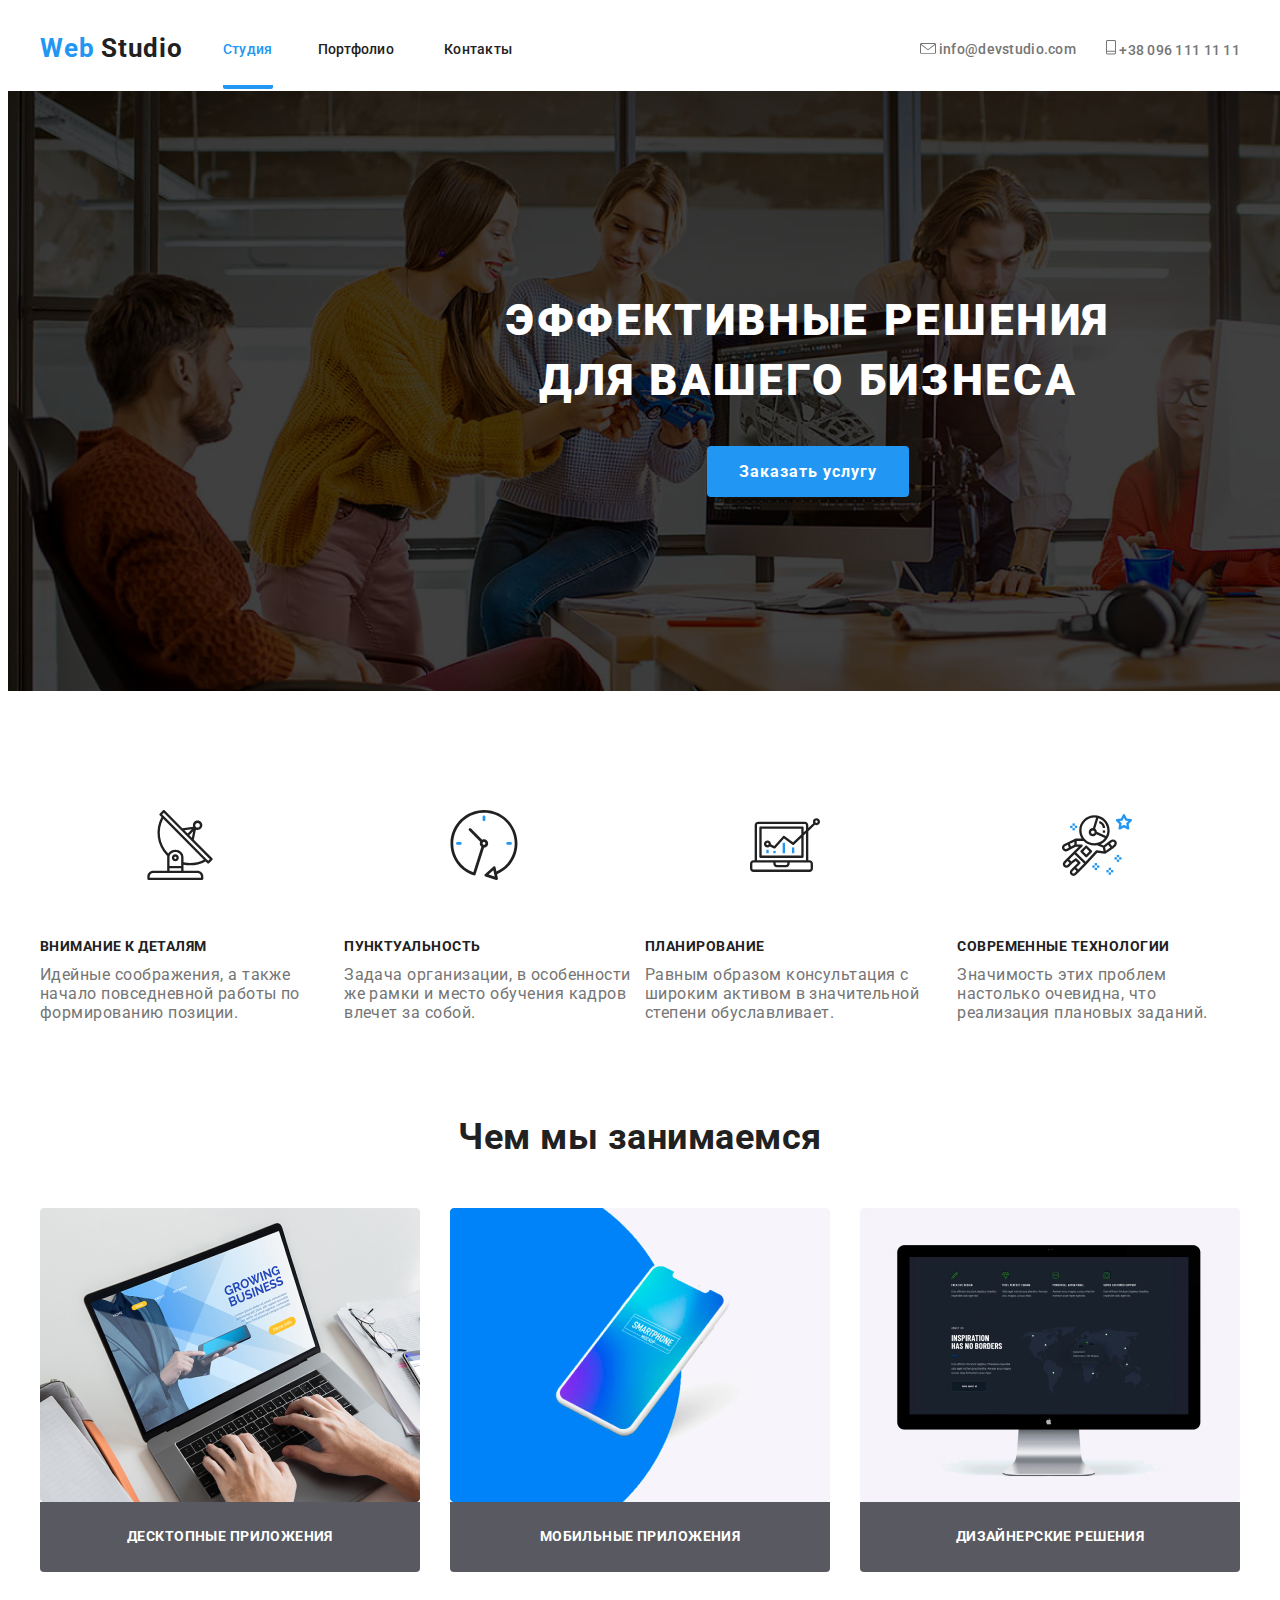
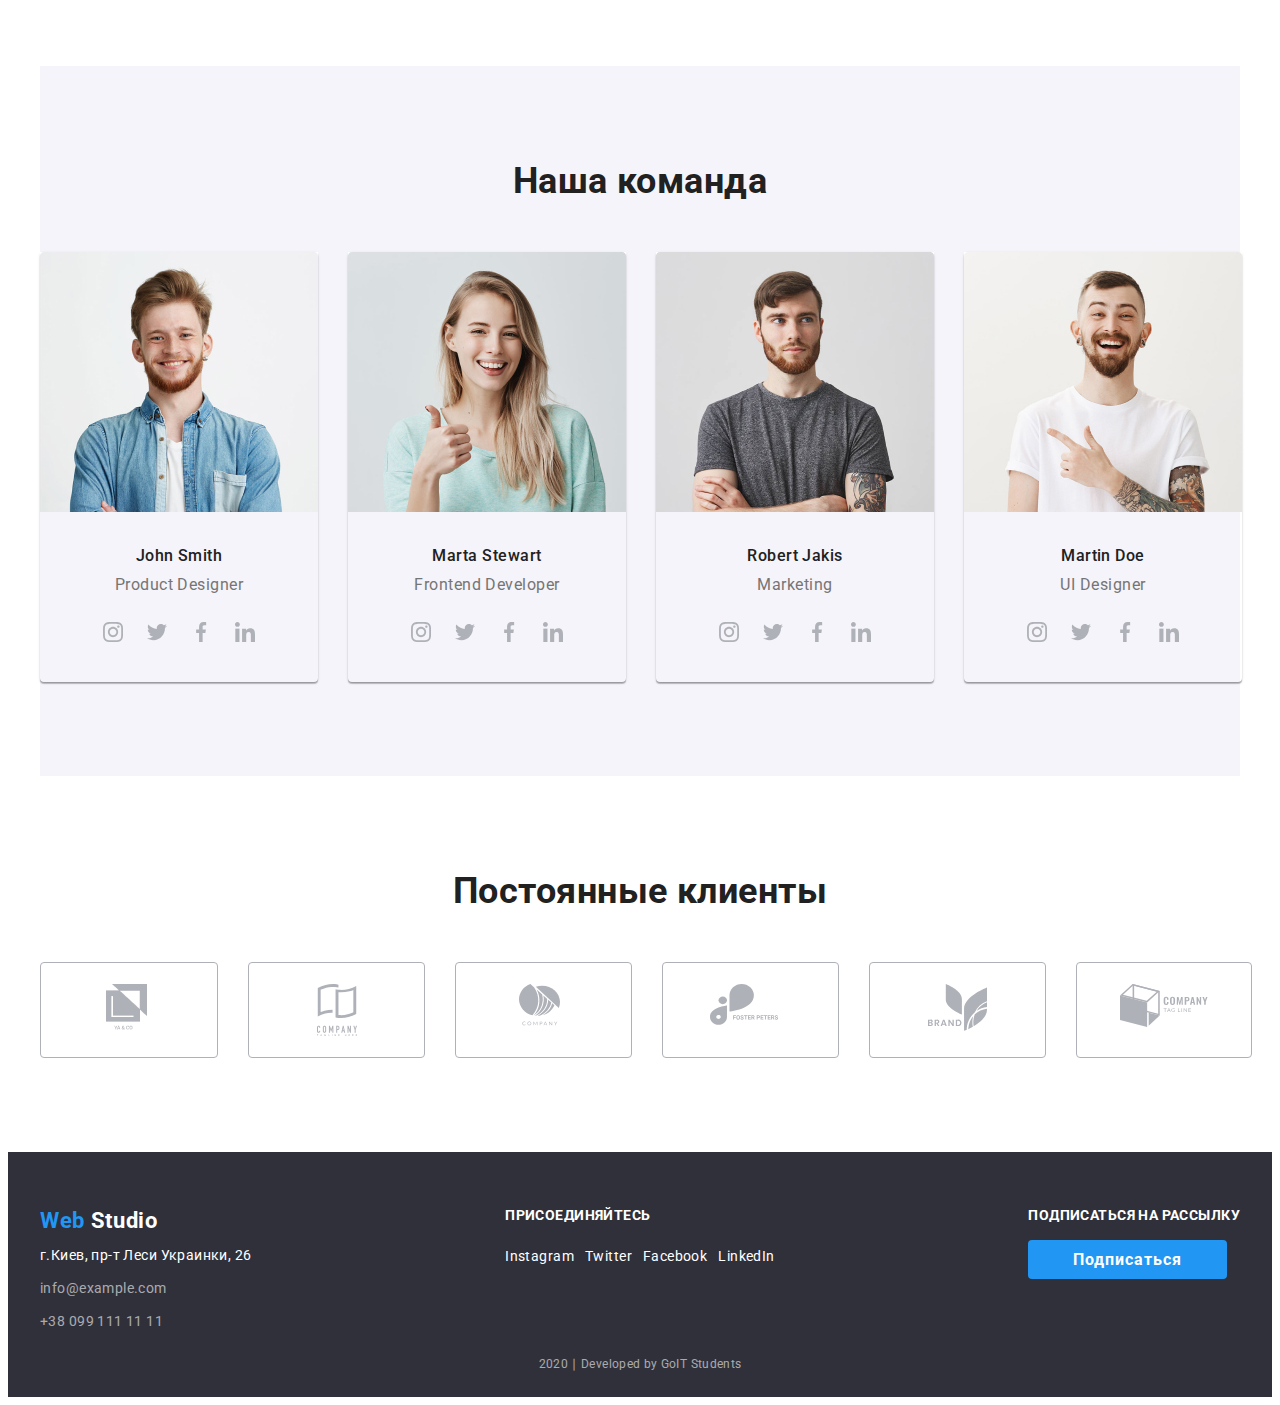
==== index.html @ b96b5e42 "Расширяет кнопки меню хедера и исправляет ошибку переноса кнопки подписки футера" ====
<!DOCTYPE html>
<html lang="ru">
  <head>
    <meta charset="UTF-8" />
    <meta name="viewport" content="width=device-width, initial-scale=1.0" />
    <link
      href="https://fonts.googleapis.com/css2?family=Raleway:wght@700&family=Roboto:wght@400;500;700&display=swap"
      rel="stylesheet"
    />
    <title>Web Studio v.1</title>
    <link rel="stylesheet" href="./css/common.css" />
    <link rel="stylesheet" href="./css/style.css" />
  </head>
  <body>
    <!--Шапка сайта-->
    <header>
      <nav class="header-nav">
        <a href="./index.html" class="header-logo">
          <span class="header-logo-web">Web</span
          ><span class="header-logo-studio"> Studio</span>
        </a>
        <ul class="site-nav">
          <li><a href="./index.html" class="link chosen-page">Студия</a></li>
          <li>
            <a href="./portfolio.html" class="link">Портфолио</a>
          </li>
          <li><a href="" class="link">Контакты</a></li>
        </ul>

        <ul class="contacts">
          <li>
            <a
              href="mailto:info@devstudio.com"
              class="contacts-link chosen-page"
            >
              <img src="./images/letter.svg" alt="емейл почта" width="16" />
              info@devstudio.com</a
            >
          </li>

          <li>
            <a href="tel:+380961111111" class="contacts-link">
              <img src="./images/phone.svg" alt="логотип телефона" width="10" />
              +38 096 111 11 11</a
            >
          </li>
        </ul>
      </nav>
    </header>
    <main class="page">
      <!-- Herou -->
      <section class="hero-section">
        <h1 class="main-heading">
          Эффективные решения <br />
          для вашего бизнеса
        </h1>
        <a href="" class="button hero-button">Заказать услугу</a>
      </section>
      <!-- About us-->
      <section class="section about-us-section">
        <h2 class="hidden">Наши преимущества</h2>
        <ul class="about-us-list">
          <li class="about-us-item">
            <div class="about-us-img-box">
              <img
                src="./images/antenna.svg"
                class="about-us-img"
                alt="спутниковая антена"
                width="70"
              />
            </div>
            <h3 class="third-heading">Внимание к деталям</h3>
            <p class="third-heading-par">
              Идейные соображения, а также начало повседневной работы по
              формированию позиции.
            </p>
          </li>
          <li class="about-us-item">
            <div class="about-us-img-box">
              <img
                src="./images/clock.svg"
                class="about-us-img"
                alt="часы"
                width="70"
              />
            </div>
            <h3 class="third-heading">Пунктуальность</h3>
            <p class="third-heading-par">
              Задача организации, в особенности же рамки и место обучения кадров
              влечет за собой.
            </p>
          </li>
          <li class="about-us-item">
            <div class="about-us-img-box">
              <img
                src="./images/diagram.svg"
                class="about-us-img"
                alt="Диаграма на экране ПК"
                width="70"
              />
            </div>
            <h3 class="third-heading">Планирование</h3>
            <p class="third-heading-par">
              Равным образом консультация с широким активом в значительной
              степени обуславливает.
            </p>
          </li>
          <li class="about-us-item">
            <div class="about-us-img-box">
              <img
                src="./images/astronaut.svg"
                class="about-us-img"
                alt="космонавт"
                width="70"
              />
            </div>
            <h3 class="third-heading">Современные технологии</h3>
            <p class="third-heading-par">
              Значимость этих проблем настолько очевидна, что реализация
              плановых заданий.
            </p>
          </li>
        </ul>
      </section>
      <!-- What are we doing?-->
      <section class="section wawd-secton">
        <h2 class="section-heading">Чем мы занимаемся</h2>
        <ul class="worklist">
          <li class="worklist-item">
            <a href=""
              ><img
                src="./images/pc-user.jpg"
                alt="пользователь за ноутбуком"
                width="380"
                class="our-work-img"
            /></a>
            <h3 class="our-work-heading">Десктопные приложения</h3>
          </li>
          <li class="worklist-item">
            <a href=""
              ><img
                src="./images/smartphone.jpg"
                alt="смартфон"
                width="380"
                class="our-work-img"
            /></a>
            <h3 class="our-work-heading">Мобильные приложения</h3>
          </li>
          <li class="worklist-item">
            <a href=""
              ><img
                src="./images/monitor-screen.jpg"
                alt="экран компьютера"
                width="380"
                class="our-work-img"
            /></a>
            <h3 class="our-work-heading">Дизайнерские решения</h3>
          </li>
        </ul>
      </section>
      <!-- Out team-->
      <section class="team-section section">
        <h2 class="section-heading">Наша команда</h2>
        <ul class="team-section-box">
          <li>
            <img
              src="./images/john-smith.jpg"
              alt="фото члена команды"
              width="278"
            />
            <h3 class="team-member-name">John Smith</h3>
            <p class="team-member-position">Product Designer</p>
            <ul class="social-links-box">
              <li>
                <a href=""
                  ><img
                    src="./images/instagram.svg"
                    alt="логотип инстаграмма"
                    width="44"
                /></a>
              </li>
              <li>
                <a href=""
                  ><img
                    src="./images/twitter.svg"
                    alt="логотип твиттера"
                    width="44"
                /></a>
              </li>
              <li>
                <a href=""
                  ><img
                    src="./images/facebook.svg"
                    alt="логотип фейсбука"
                    width="44"
                /></a>
              </li>
              <li>
                <a href=""
                  ><img
                    src="./images/linkedin.svg"
                    alt="логотип линкедина"
                    width="44"
                /></a>
              </li>
            </ul>
          </li>
          <li>
            <img
              src="./images/marta-stewart.jpg"
              alt="фото члена команды"
              width="278"
            />
            <h3 class="team-member-name">Marta Stewart</h3>
            <p class="team-member-position">Frontend Developer</p>
            <ul class="social-links-box">
              <li>
                <a href=""
                  ><img
                    src="./images/instagram.svg"
                    alt="логотип инстаграмма"
                    width="44"
                /></a>
              </li>
              <li>
                <a href=""
                  ><img
                    src="./images/twitter.svg"
                    alt="логотип твиттера"
                    width="44"
                /></a>
              </li>
              <li>
                <a href=""
                  ><img
                    src="./images/facebook.svg"
                    alt="логотип фейсбука"
                    width="44"
                /></a>
              </li>
              <li>
                <a href=""
                  ><img
                    src="./images/linkedin.svg"
                    alt="логотип линкедина"
                    width="44"
                /></a>
              </li>
            </ul>
          </li>
          <li>
            <img
              src="./images/robert-jakis.jpg"
              alt="фото члена команды"
              width="278"
            />
            <h3 class="team-member-name">Robert Jakis</h3>
            <p class="team-member-position">Marketing</p>
            <ul class="social-links-box">
              <li>
                <a href=""
                  ><img
                    src="./images/instagram.svg"
                    alt="логотип инстаграмма"
                    width="44"
                /></a>
              </li>
              <li>
                <a href=""
                  ><img
                    src="./images/twitter.svg"
                    alt="логотип твиттера"
                    width="44"
                /></a>
              </li>
              <li>
                <a href=""
                  ><img
                    src="./images/facebook.svg"
                    alt="логотип фейсбука"
                    width="44"
                /></a>
              </li>
              <li>
                <a href=""
                  ><img
                    src="./images/linkedin.svg"
                    alt="логотип линкедина"
                    width="44"
                /></a>
              </li>
            </ul>
          </li>
          <li>
            <img
              src="./images/martin-doe.jpg"
              alt="фото члена команды"
              width="278"
            />
            <h3 class="team-member-name">Martin Doe</h3>
            <p class="team-member-position">UI Designer</p>
            <ul class="social-links-box">
              <li>
                <a href=""
                  ><img
                    src="./images/instagram.svg"
                    alt="логотип инстаграмма"
                    width="44"
                /></a>
              </li>
              <li>
                <a href=""
                  ><img
                    src="./images/twitter.svg"
                    alt="логотип твиттера"
                    width="44"
                /></a>
              </li>
              <li>
                <a href=""
                  ><img
                    src="./images/facebook.svg"
                    alt="логотип фейсбука"
                    width="44"
                /></a>
              </li>
              <li>
                <a href=""
                  ><img
                    src="./images/linkedin.svg"
                    alt="логотип линкедина"
                    width="44"
                /></a>
              </li>
            </ul>
          </li>
        </ul>
      </section>
      <!-- Our clients-->
      <section class="section clients-section">
        <h2 class="section-heading">Постоянные клиенты</h2>
        <ul class="clients-box">
          <li>
            <a href="" class="ya-co-client-href"
              ><img
                src="./images/ya-co-logo.png"
                class="client-img"
                alt="логотип компании ya-co"
                width="45"
            /></a>
          </li>
          <li>
            <a href="" class="tagline-client-href"
              ><img
                src="./images/tagline-company.svg"
                class="client-img"
                alt="логотип компании tagline"
                width="40"
            /></a>
          </li>
          <li>
            <a href="" class="unnamed-client-href"
              ><img
                src="./images/unnamed-company.svg"
                class="client-img"
                alt="логотип неизвестной компании"
                width="41"
            /></a>
          </li>
          <li>
            <a href="" class="foster-client-href"
              ><img
                src="./images/foster-peters-logo.svg"
                class="client-img"
                alt="логотип компании foster"
                width="82"
                height="41"
            /></a>
          </li>
          <li>
            <a href="" class="brand-client-href"
              ><img
                src="./images/brand-logo.svg"
                class="client-img"
                alt="логотип компании brand"
                width="59"
            /></a>
          </li>
          <li>
            <a href="" class="rag-line-client-href"
              ><img
                src="./images/rag-line-logo.svg"
                class="client-img"
                alt=" логотип компании tag-line"
                width="88"
            /></a>
          </li>
        </ul>
      </section>
    </main>

    <!-- footer section-->
    <footer class="footer">
      <section class="section">
        <h2 class="hidden">Наши контакты и социальные сети</h2>
        <div class="footer-boxes">
          <div class="footer-boxes-item">
            <a href="./index.html" class="footer-logo">
              <span class="footer-logo-web">Web</span
              ><span class="footer-logo-studio"> Studio</span>
            </a>

            <address class="address">
              г.Киев, пр-т Леси Украинки, 26<br />
              <a href="mailto:info@example.com" class="footer-contacts"
                >info@example.com</a
              >
              <br />
              <a href="tel:+380991111111" class="footer-contacts"
                >+38 099 111 11 11</a
              >
            </address>
          </div>

          <div class="footer-boxes-item">
            <b class="footer-action-request">Присоединяйтесь</b>
            <ul class="address footer-links">
              <li>
                <a href="" class="social-link" aria-label="Ссылка на Инстаграмм"
                  >Instagram</a
                >
              </li>
              <li>
                <a href="" class="social-link" aria-label="Ссылка на Твиттер"
                  >Twitter</a
                >
              </li>
              <li>
                <a href="" class="social-link" aria-label="Ссылка на Фейсбук"
                  >Facebook</a
                >
              </li>
              <li>
                <a href="" class="social-link" aria-label="Ссылка на ЛинкедИн"
                  >LinkedIn</a
                >
              </li>
            </ul>
          </div>

          <div class="footer-boxes-item">
            <b class="footer-action-request">Подписаться на рассылку</b>
            <a href="" class="button footer-button">Подписаться</a>
          </div>
        </div>
        <p class="copyright">2020 &#8739; Developed by GoIT Students</p>
      </section>
    </footer>
  </body>
</html>
---- css/common.css ----
html {
  box-sizing: border-box;
}

*,
*::before,
*::after {
  box-sizing: inherit;
}

:root {
  --primaty-text-color: #212121;
  --second-text-color: #757575;
  --accent-color: #2196f3;
  --background-primaty-color: #e5e5e5;
  --background-second-color: #f5f4fa;
  --white: #ffffff;
  --footer-background: #2f303a;
  --icons-color: #afb1b8;
}

h1,
h2,
h3,
h4,
h5,
h6,
p,
ul {
  margin: 0;
  padding: 0;
}

.hidden {
  display: none;
}

/* разметка для хедера */
.site-nav .link {
  color: var(--primaty-text-color);
  padding-top: 32px;
  padding-bottom: 32px;
}

.site-nav .link:hover,
.site-nav .link:focus {
  color: var(--accent-color);
}

.link {
  text-decoration: none;
}

.header-nav {
  display: flex;
  width: 1200px;
  margin-left: auto;
  margin-right: auto;
}

.contacts .contacts-link {
  color: var(--second-text-color);
  text-decoration: none;
}

.site-nav,
.contacts {
  display: flex;
  align-items: center;

  margin-top: 32px;
  margin-bottom: 32px;

  font-family: Roboto;
  font-style: normal;
  font-weight: 500;
  font-size: 14px;
  line-height: 1.14;
  letter-spacing: 0.02em;
}
.contacts {
  margin-left: auto;
}

.site-nav {
  margin-left: 40px;
}

.site-nav li:nth-child(2) {
  margin-left: 45px;
  margin-right: 50px;
}

.contacts .contacts-link:hover,
.contacts .contacts-link:focus {
  color: var(--accent-color);
}

.contacts li:first-child {
  margin-right: 30px;
}
.header-logo {
  margin: 25px 0 24px 0px;
  text-decoration: none;
}

.header-logo-web,
.header-logo-studio {
  font-style: normal;
  font-family: Roboto;
  font-weight: bold;
  font-size: 26px;
  line-height: 1.19;
  letter-spacing: 0.03em;
}

.header-logo-web {
  color: var(--accent-color);
}
.header-logo-studio {
  color: var(--primaty-text-color);
}

.link.chosen-page {
  color: var(--accent-color);
  border-bottom: 4px solid var(--accent-color);
  border-width: width: 60px;;
  border-radius: 2px;
  padding-bottom: 28px;
}

/* Footer */


/* LOGO */
.footer-logo {
  display: inline-block;
  margin-bottom: 10px;
  text-decoration: none;
}

.footer-logo-web,
.footer-logo-studio {
  font-style: normal;
  font-family: Roboto;
  font-weight: bold;
  font-size: 22px;
  line-height: 1.18;
  letter-spacing: 0.03em;
}

.footer-logo-web {
  color: var(--accent-color);
}
.footer-logo-studio {
  color: var(--white)
}



.footer {
  color: #ffffff;
  background-color: var(--footer-background);
}

.footer-contacts {
  display: inline-block;
  color: rgba(255, 255, 255, 0.6);
  text-decoration: none;
  font-style: normal;
   margin-top: 9px;
}

.footer-contacts:hover,
.footer-contacts:focus {
  color: var(--accent-color);
}

.address {
  text-decoration: none;

  font-family: Roboto;
  font-style: normal;
  font-size: 14px;
  line-height: 1.71;
  letter-spacing: 0.03em;
}

.footer-action-request {
  display: block;
  margin-bottom: 21px;

  font-family: Roboto;
  font-style: normal;
  font-weight: bold;
  font-size: 14px;
  line-height: 1.14;
  letter-spacing: 0.03em;
  text-transform: uppercase;

}

.footer-action-request:last-child {
 margin-left: 10px;
}
.social-link {
  color: var(--white);
  text-decoration: none;
}
.social-link:hover,
.social-link:focus {
  color: var(--accent-color);
}

.footer-boxes {
  display: flex;
  /* justify-content: space-around;
  align-items: baseline; */
  padding-top: 56px;
  justify-content: space-between;
}

.footer-links {
  display: flex;
  text-align: center;
  /* align-items: baseline; */
}

.footer-links > li:not(:last-child) {
  margin-right: 11px;
}

/* footer form */
.footer-form {
  display: flex;
}

.footer-from
.footer-input-filed {
  height: 50px;
}

.footer-input-filed {
  margin-right: 12px;
  width: 270px;
}

/* Кнопка подписаться */

.button {
  background-color: var(--accent-color);
  color: var(--white);
}

.footer-button {
  width: 200px;

  padding: 10px 45px;
  font-family: Roboto;
  font-style: normal;

  font-weight: bold;
  font-size: 16px;
  line-height: 1.88;
  text-decoration: none;

  letter-spacing: 0.06em;

  border-radius: 4px;
  margin-top: 21px;
}

.copyright {
  color: rgba(255, 255, 255, 0.6);
  padding-bottom: 21px;
  padding-top: 18px;

  font-family: Roboto;
  font-style: normal;
  font-size: 12px;
  line-height: 2;
  text-align: center;
  letter-spacing: 0.03em;
}
---- css/style.css ----
ul {
  list-style: none;
}

.page {
  color: var(--primaty-text-color);

  font-family: Roboto, sans-serif;
  font-style: normal;
  font-weight: normal;
  letter-spacing: 0.03em;
}

.button {
  background-color: var(--accent-color);
  color: var(--white);
}

.section {
  width: 1200px;
  margin-left: auto;
  margin-right: auto;
}

/* H1 */
.main-heading {
  padding-top: 200px;
  margin-bottom: 46px;

  font-style: normal;
  font-weight: 900;
  font-size: 44px;
  line-height: 1.36;

  text-align: center;
  letter-spacing: 0.06em;
  text-transform: uppercase;

  color: #ffffff;
}

.hero-section {
  /* background-color: gray; */
  background-image: url(../images/Header-img.jpg);
  box-shadow: 0 0 0 300px rgba(0, 0, 0, 0.75) inset;
  background-blend-mode: overlay;
  width: 1600px;
  height: 600px;
  text-align: center;

  margin-left: auto;
  margin-right: auto;
}

.hero-button {
  width: 200px;

  padding: 16px 32px;

  font-weight: bold;
  font-size: 16px;
  line-height: 1.88;
  text-decoration: none;

  letter-spacing: 0.06em;

  border-radius: 4px;
}

/* H2 */
.section-heading {
  font-weight: bold;
  font-size: 36px;
  line-height: 42px;
  text-align: center;

  margin-bottom: 50px;
}

/* H3 */
.third-heading,
.our-work-heading {
  font-weight: bold;
  font-size: 14px;
  line-height: 1.14;
  text-transform: uppercase;
}

.third-heading-par,
.team-member-position {
  color: var(--second-text-color);
}

.team-member-position,
.team-member-name {
  font-size: 16px;
  line-height: 1.19;
  text-align: center;
}

.team-section {
  background: var(--background-second-color);
}

/* about us section */
.about-us-section {
  margin-top: 94px;
  margin-bottom: 94px;
}

.about-us-list {
  display: flex;
  justify-content: space-between;
}

.about-us-item {
  width: calc((100%-87px) / 4);
  /* width: 278px; */
}

.about-us-item .third-heading {
  margin-top: 30px;
  margin-bottom: 10px;
}

.about-us-img-box {
  padding: 25px 105px;
}
/* What we are doing */

.worklist {
  display: flex;
  text-align: center;
}
.worklist-item {
  border-radius: 4px;
}

.worklist-item:not(:last-child) {
  margin-right: 30px;
}

.our-work-heading {
  color: var(--white);
  background: rgba(47, 48, 58, 0.8);
  border-bottom-left-radius: 4px;
  border-bottom-right-radius: 4px;
  padding: 27px 87px;

  letter-spacing: 0.03em;
}

.wawd-secton {
  margin-bottom: 94px;
}

.our-work-img {
  display: block;
}

/* Our team section */

.team-section-box {
  display: flex;
  padding-bottom: 94px;
}

.team-section-box > li {
  box-shadow: 0px 2px 1px rgba(0, 0, 0, 0.2), 0px 1px 1px rgba(0, 0, 0, 0.14),
    0px 1px 3px rgba(0, 0, 0, 0.12);
  border-radius: 4px;
}

.team-section-box > li:not(:last-child) {
  margin-right: 30px;
}
.social-links-box {
  display: flex;
  justify-content: center;
  margin-bottom: 24px;
}

.social-links-box li:hover {
  background-color: var(--accent-color);
  border: 1px solid outset;
  border-radius: 30px;
}

.team-member-name {
  font-weight: 500;
  margin-top: 30px;
  margin-bottom: 10px;
}

.team-member-position {
  margin-bottom: 16px;
}

.team-section .section-heading {
  padding-top: 94px;
}

/* OUR CLIENTS */

.clients-section .section-heading {
  padding-top: 94px;
}

.clients-box {
  display: flex;
  padding-bottom: 94px;
}
.clients-box > li {
  width: calc((100%-30px * 5) / 6);
  border: 1px solid #afb1b8;
  border-radius: 4px;
}
.clients-box li:not(:last-child) {
  margin-right: 30px;
}

.clients-box > li:hover {
  border: 1px solid var(--accent-color);
}

/* Коробочки для логотипов наших клиентов */

.clients-box a {
  display: block;
  padding-top: 21px;
  padding-bottom: 21px;
}
.clients-box img {
  display: block;
}
.ya-co-client-href {
  padding-left: 65px;
  padding-right: 66px;
}

.tagline-client-href {
  padding-left: 68px;
  padding-right: 67px;
}
.unnamed-client-href {
  padding-left: 63px;
  padding-right: 71px;
}
.foster-client-href {
  padding-left: 47px;
  padding-right: 46px;
}
.brand-client-href {
  padding-left: 58px;
  padding-right: 58px;
}

.rag-line-client-href {
  padding-left: 43px;
  padding-right: 43px;
}
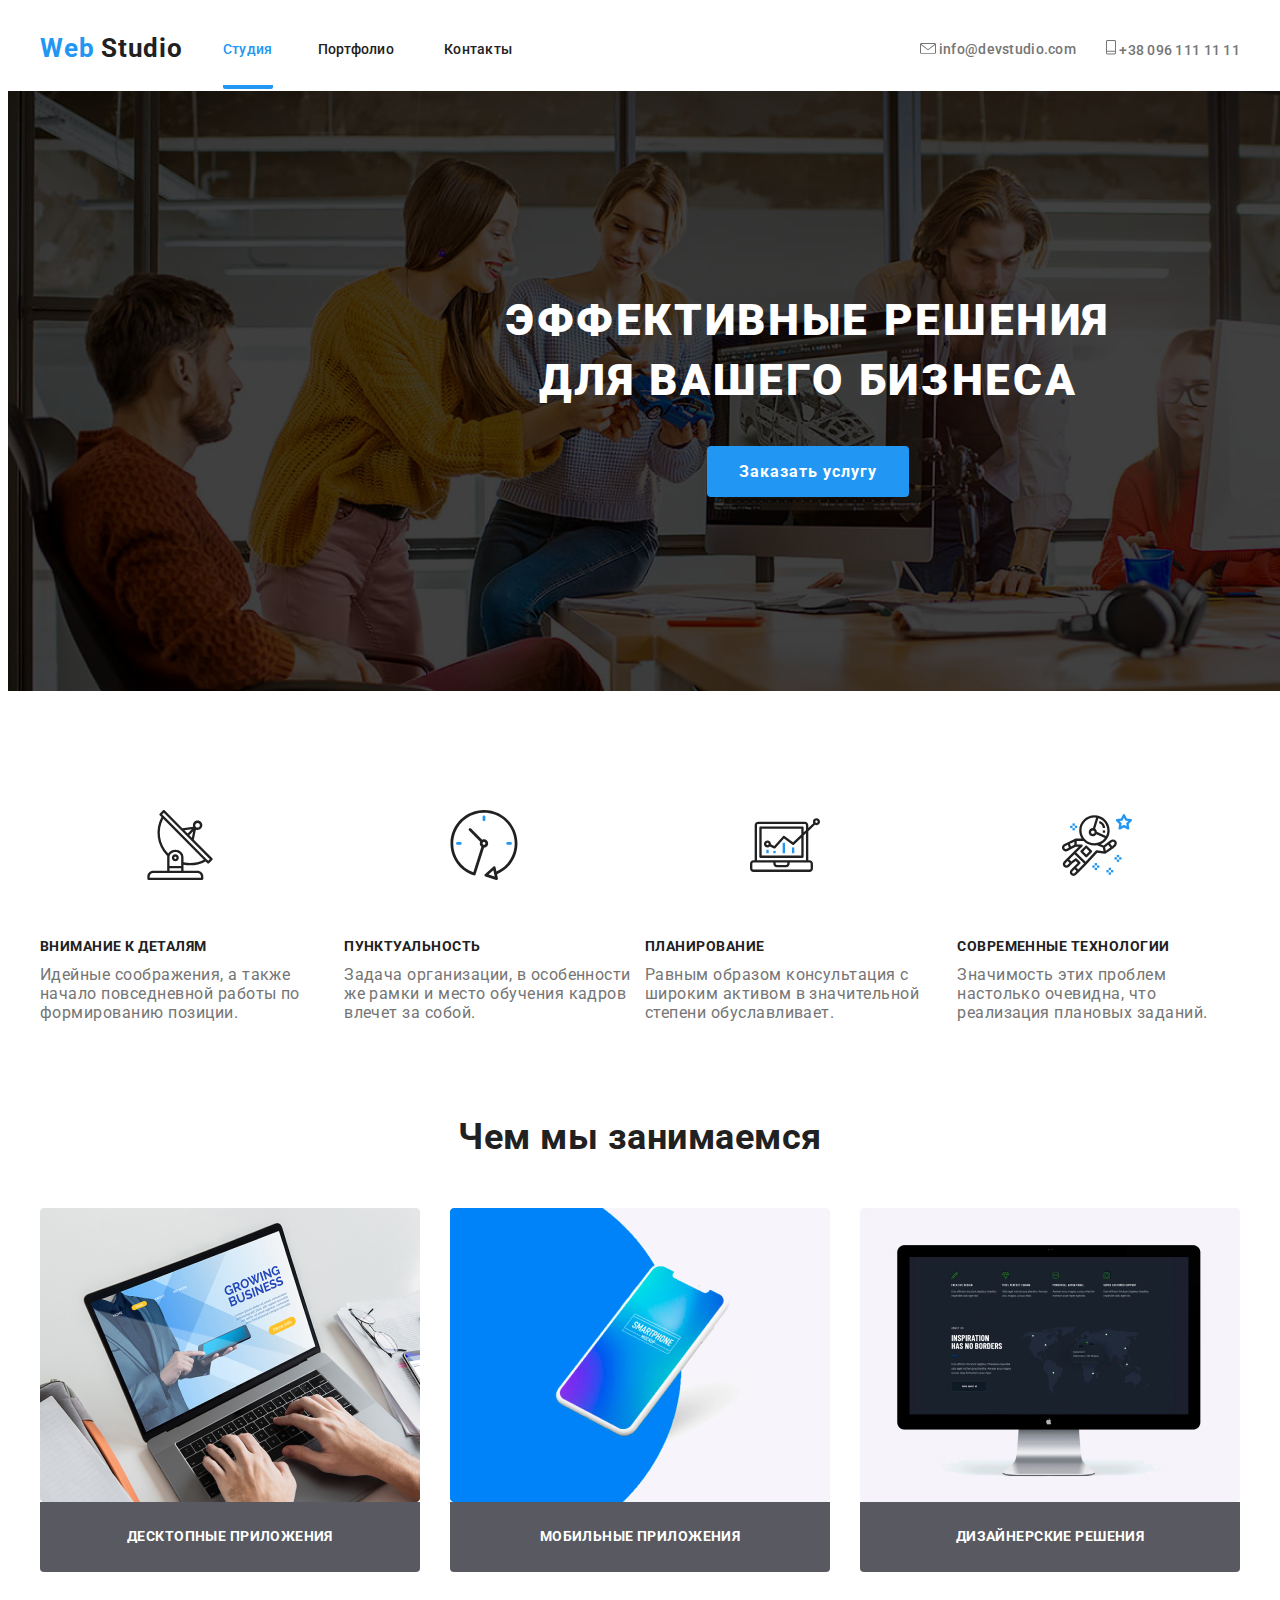
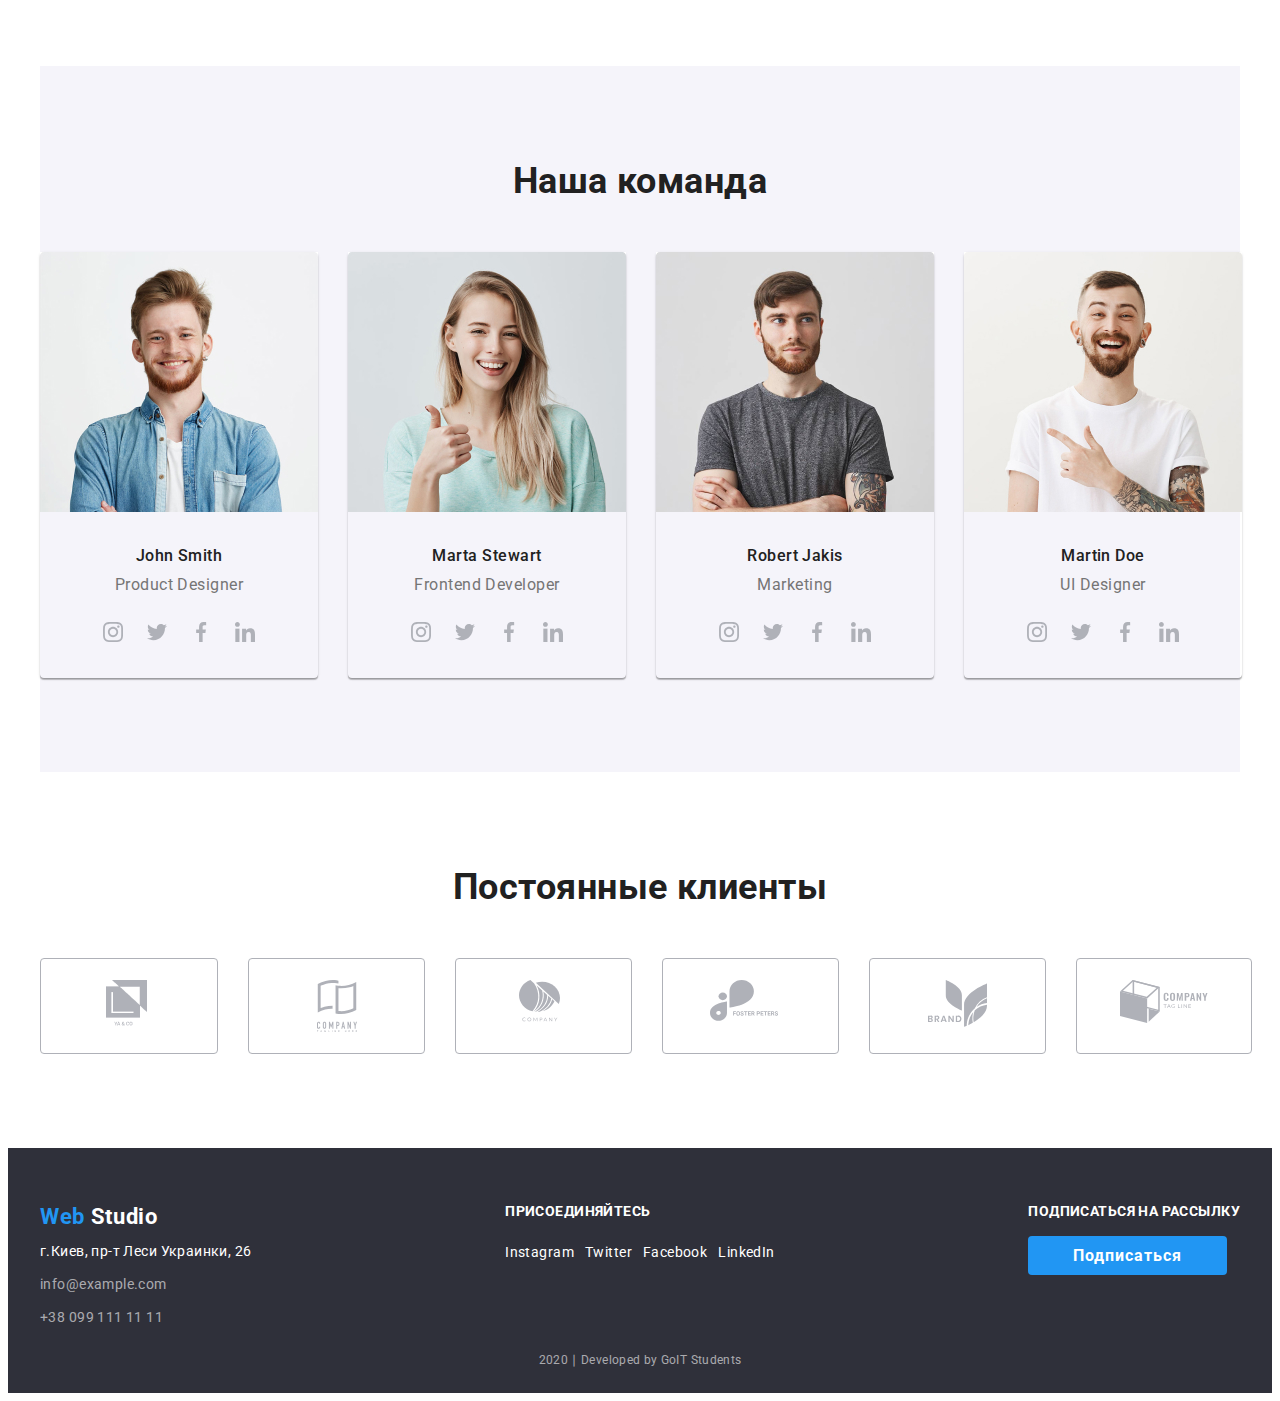
==== commit d0a5c079: "Убирает 4пикселя с картинок соц сетей." ====
--- a/index.html
+++ b/index.html
@@ -174,6 +174,7 @@
               <li>
                 <a href=""
                   ><img
+                    class="team-social-link-img"
                     src="./images/instagram.svg"
                     alt="логотип инстаграмма"
                     width="44"
@@ -182,6 +183,9 @@
               <li>
                 <a href=""
                   ><img
+                    class="team-social-link-img"
+                    class="team-social-link-img"
+                    class="team-social-link-img"
                     src="./images/twitter.svg"
                     alt="логотип твиттера"
                     width="44"
@@ -190,6 +194,7 @@
               <li>
                 <a href=""
                   ><img
+                    class="team-social-link-img"
                     src="./images/facebook.svg"
                     alt="логотип фейсбука"
                     width="44"
@@ -198,6 +203,7 @@
               <li>
                 <a href=""
                   ><img
+                    class="team-social-link-img"
                     src="./images/linkedin.svg"
                     alt="логотип линкедина"
                     width="44"
@@ -217,6 +223,9 @@
               <li>
                 <a href=""
                   ><img
+                    class="team-social-link-img"
+                    class="team-social-link-img"
+                    class="team-social-link-img"
                     src="./images/instagram.svg"
                     alt="логотип инстаграмма"
                     width="44"
@@ -225,6 +234,9 @@
               <li>
                 <a href=""
                   ><img
+                    class="team-social-link-img"
+                    class="team-social-link-img"
+                    class="team-social-link-img"
                     src="./images/twitter.svg"
                     alt="логотип твиттера"
                     width="44"
@@ -233,6 +245,9 @@
               <li>
                 <a href=""
                   ><img
+                    class="team-social-link-img"
+                    class="team-social-link-img"
+                    class="team-social-link-img"
                     src="./images/facebook.svg"
                     alt="логотип фейсбука"
                     width="44"
@@ -241,6 +256,9 @@
               <li>
                 <a href=""
                   ><img
+                    class="team-social-link-img"
+                    class="team-social-link-img"
+                    class="team-social-link-img"
                     src="./images/linkedin.svg"
                     alt="логотип линкедина"
                     width="44"
@@ -260,6 +278,8 @@
               <li>
                 <a href=""
                   ><img
+                    class="team-social-link-img"
+                    class="team-social-link-img"
                     src="./images/instagram.svg"
                     alt="логотип инстаграмма"
                     width="44"
@@ -268,6 +288,8 @@
               <li>
                 <a href=""
                   ><img
+                    class="team-social-link-img"
+                    class="team-social-link-img"
                     src="./images/twitter.svg"
                     alt="логотип твиттера"
                     width="44"
@@ -276,6 +298,8 @@
               <li>
                 <a href=""
                   ><img
+                    class="team-social-link-img"
+                    class="team-social-link-img"
                     src="./images/facebook.svg"
                     alt="логотип фейсбука"
                     width="44"
@@ -284,6 +308,8 @@
               <li>
                 <a href=""
                   ><img
+                    class="team-social-link-img"
+                    class="team-social-link-img"
                     src="./images/linkedin.svg"
                     alt="логотип линкедина"
                     width="44"
@@ -303,6 +329,7 @@
               <li>
                 <a href=""
                   ><img
+                    class="team-social-link-img"
                     src="./images/instagram.svg"
                     alt="логотип инстаграмма"
                     width="44"
@@ -311,6 +338,7 @@
               <li>
                 <a href=""
                   ><img
+                    class="team-social-link-img"
                     src="./images/twitter.svg"
                     alt="логотип твиттера"
                     width="44"
@@ -319,6 +347,7 @@
               <li>
                 <a href=""
                   ><img
+                    class="team-social-link-img"
                     src="./images/facebook.svg"
                     alt="логотип фейсбука"
                     width="44"
@@ -327,6 +356,7 @@
               <li>
                 <a href=""
                   ><img
+                    class="team-social-link-img"
                     src="./images/linkedin.svg"
                     alt="логотип линкедина"
                     width="44"
--- a/css/common.css
+++ b/css/common.css
@@ -253,8 +253,6 @@
 }
 
 .footer-button {
-  width: 200px;
-
   padding: 10px 45px;
   font-family: Roboto;
   font-style: normal;
--- a/css/style.css
+++ b/css/style.css
@@ -223,6 +223,10 @@
   border: 1px solid var(--accent-color);
 }
 
+.team-social-link-img {
+  display: block;
+}
+
 /* Коробочки для логотипов наших клиентов */
 
 .clients-box a {
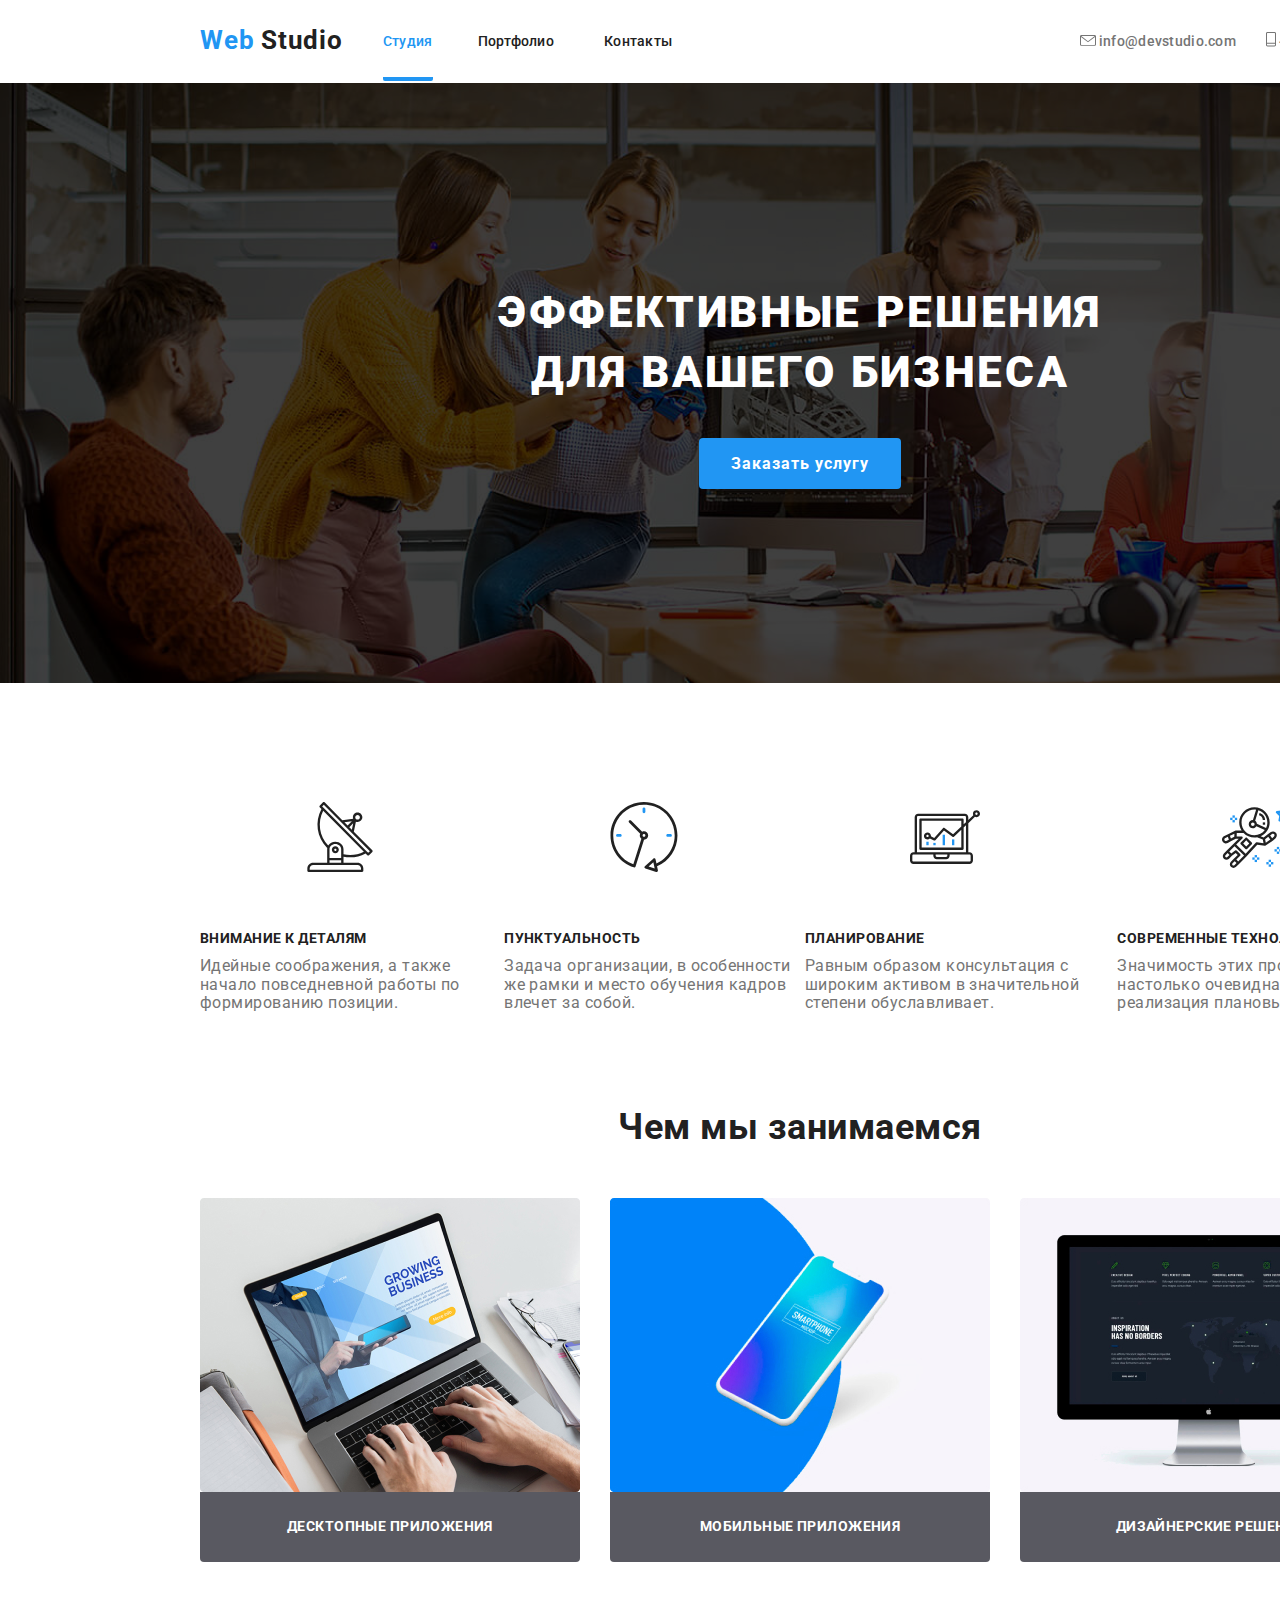
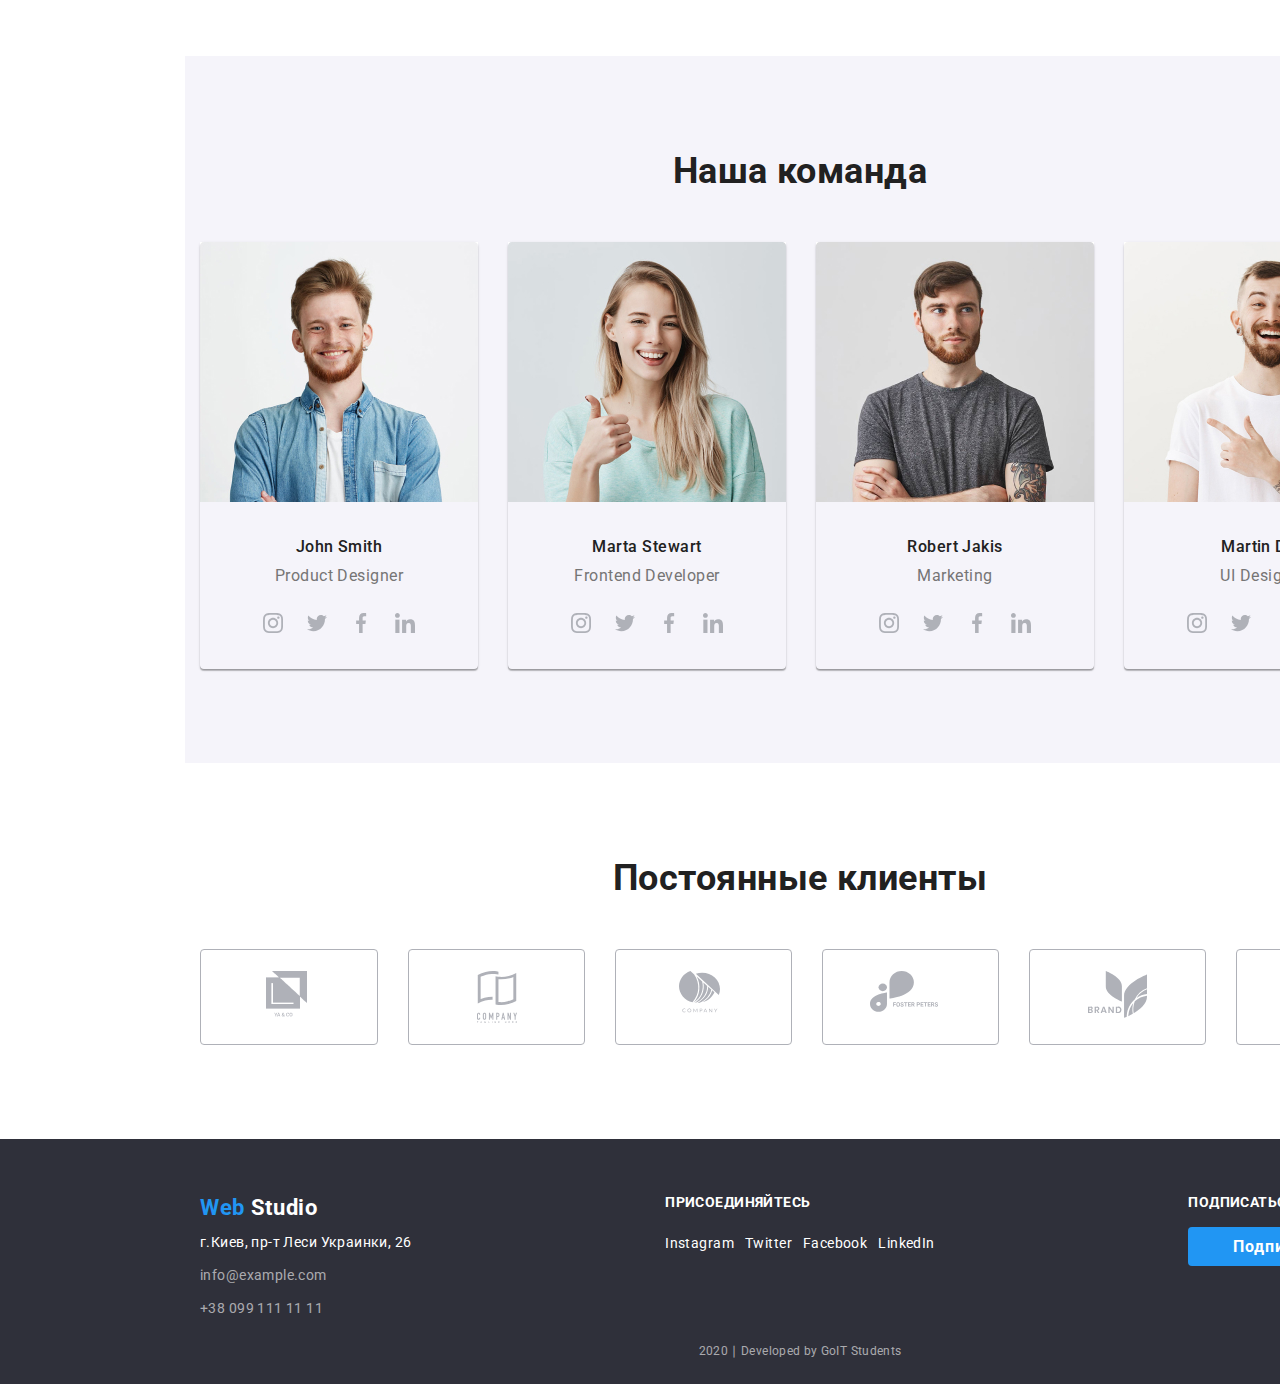
==== commit 89718c05: "добавляет валидатор prettier и убирает марджин боди у портфолио" ====
--- a/index.html
+++ b/index.html
@@ -3,11 +3,15 @@
   <head>
     <meta charset="UTF-8" />
     <meta name="viewport" content="width=device-width, initial-scale=1.0" />
+    <title>Web Studio v.1</title>
     <link
       href="https://fonts.googleapis.com/css2?family=Raleway:wght@700&family=Roboto:wght@400;500;700&display=swap"
       rel="stylesheet"
     />
-    <title>Web Studio v.1</title>
+    <link
+      rel="stylesheet"
+      href="https://cdnjs.cloudflare.com/ajax/libs/modern-normalize/0.6.0/modern-normalize.min.css"
+    />
     <link rel="stylesheet" href="./css/common.css" />
     <link rel="stylesheet" href="./css/style.css" />
   </head>
--- a/css/common.css
+++ b/css/common.css
@@ -1,5 +1,8 @@
 html {
   box-sizing: border-box;
+  width: 1600px;
+  margin-right: auto;
+  margin-left: auto;
 }
 
 *,
--- a/css/style.css
+++ b/css/style.css
@@ -17,9 +17,11 @@
 }
 
 .section {
-  width: 1200px;
+  width: 1230px;
   margin-left: auto;
   margin-right: auto;
+  padding-left: 15px;
+  padding-right: 15px;
 }
 
 /* H1 */
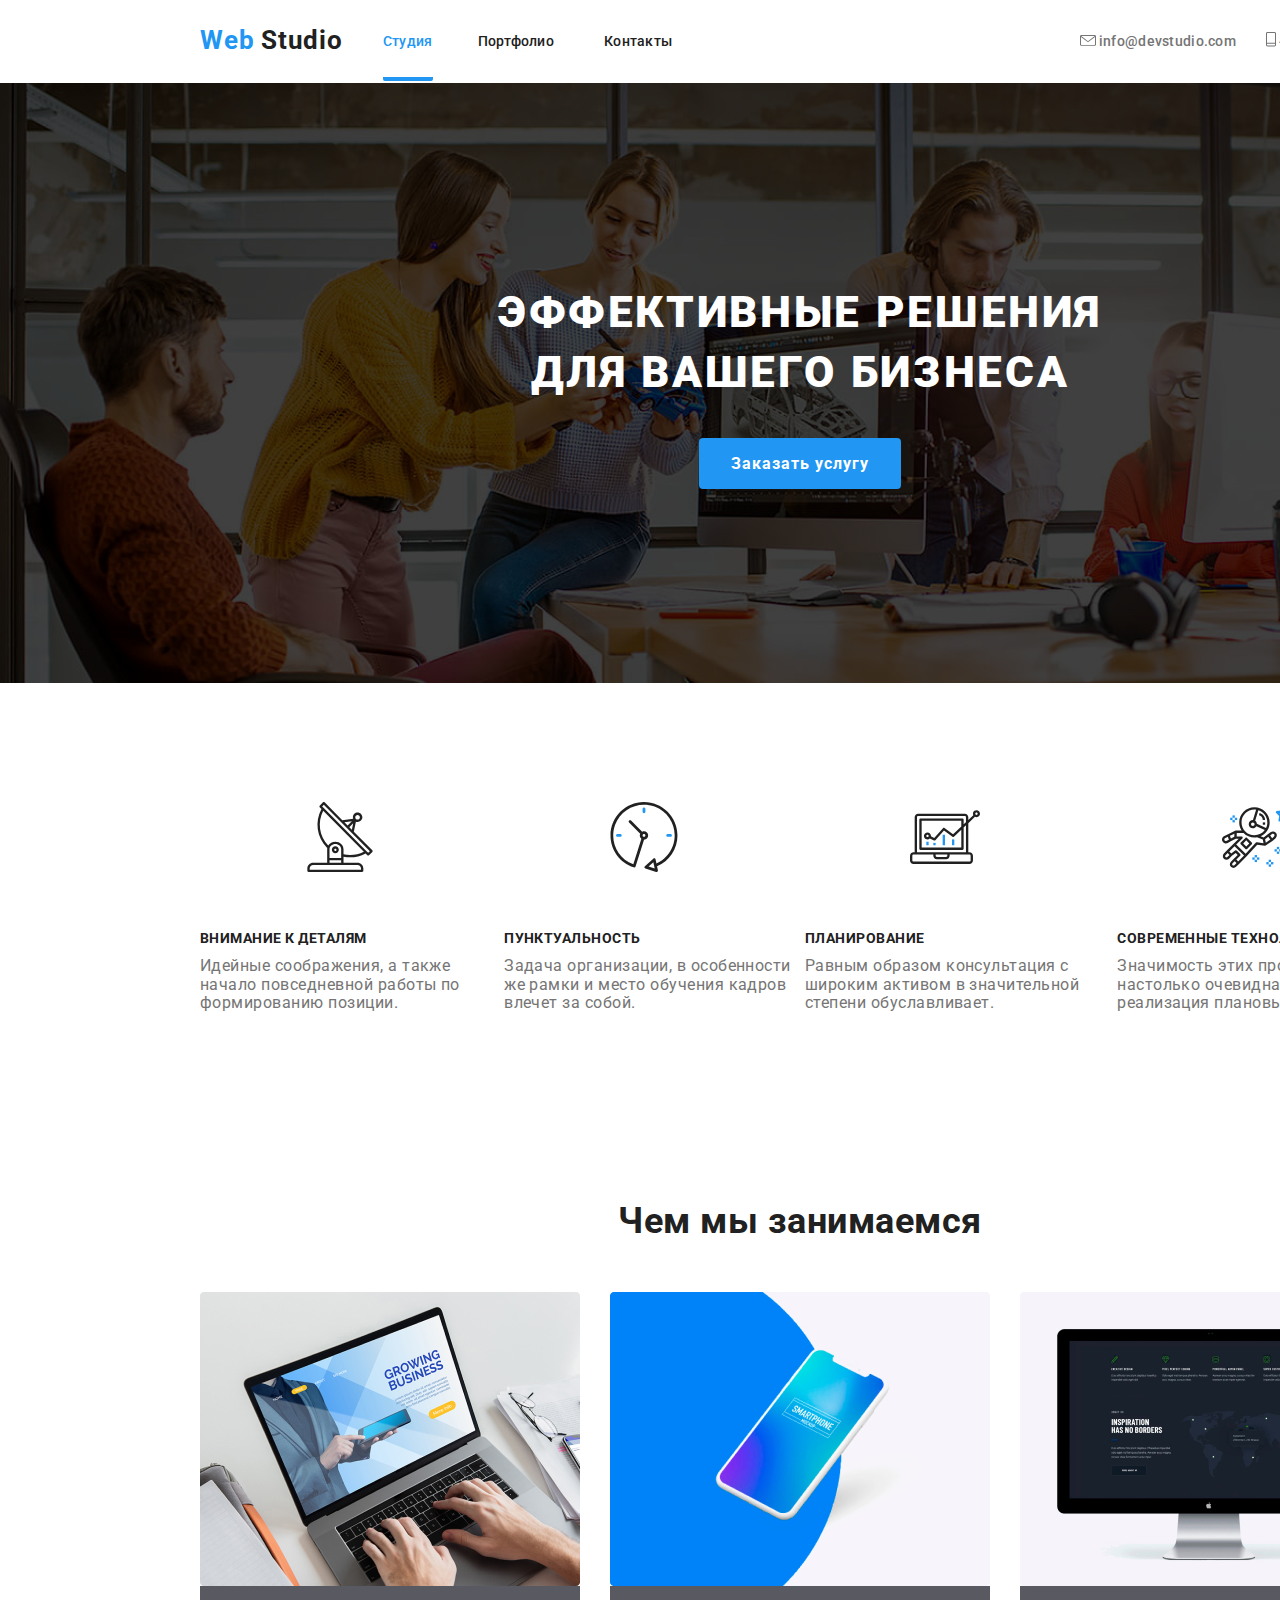
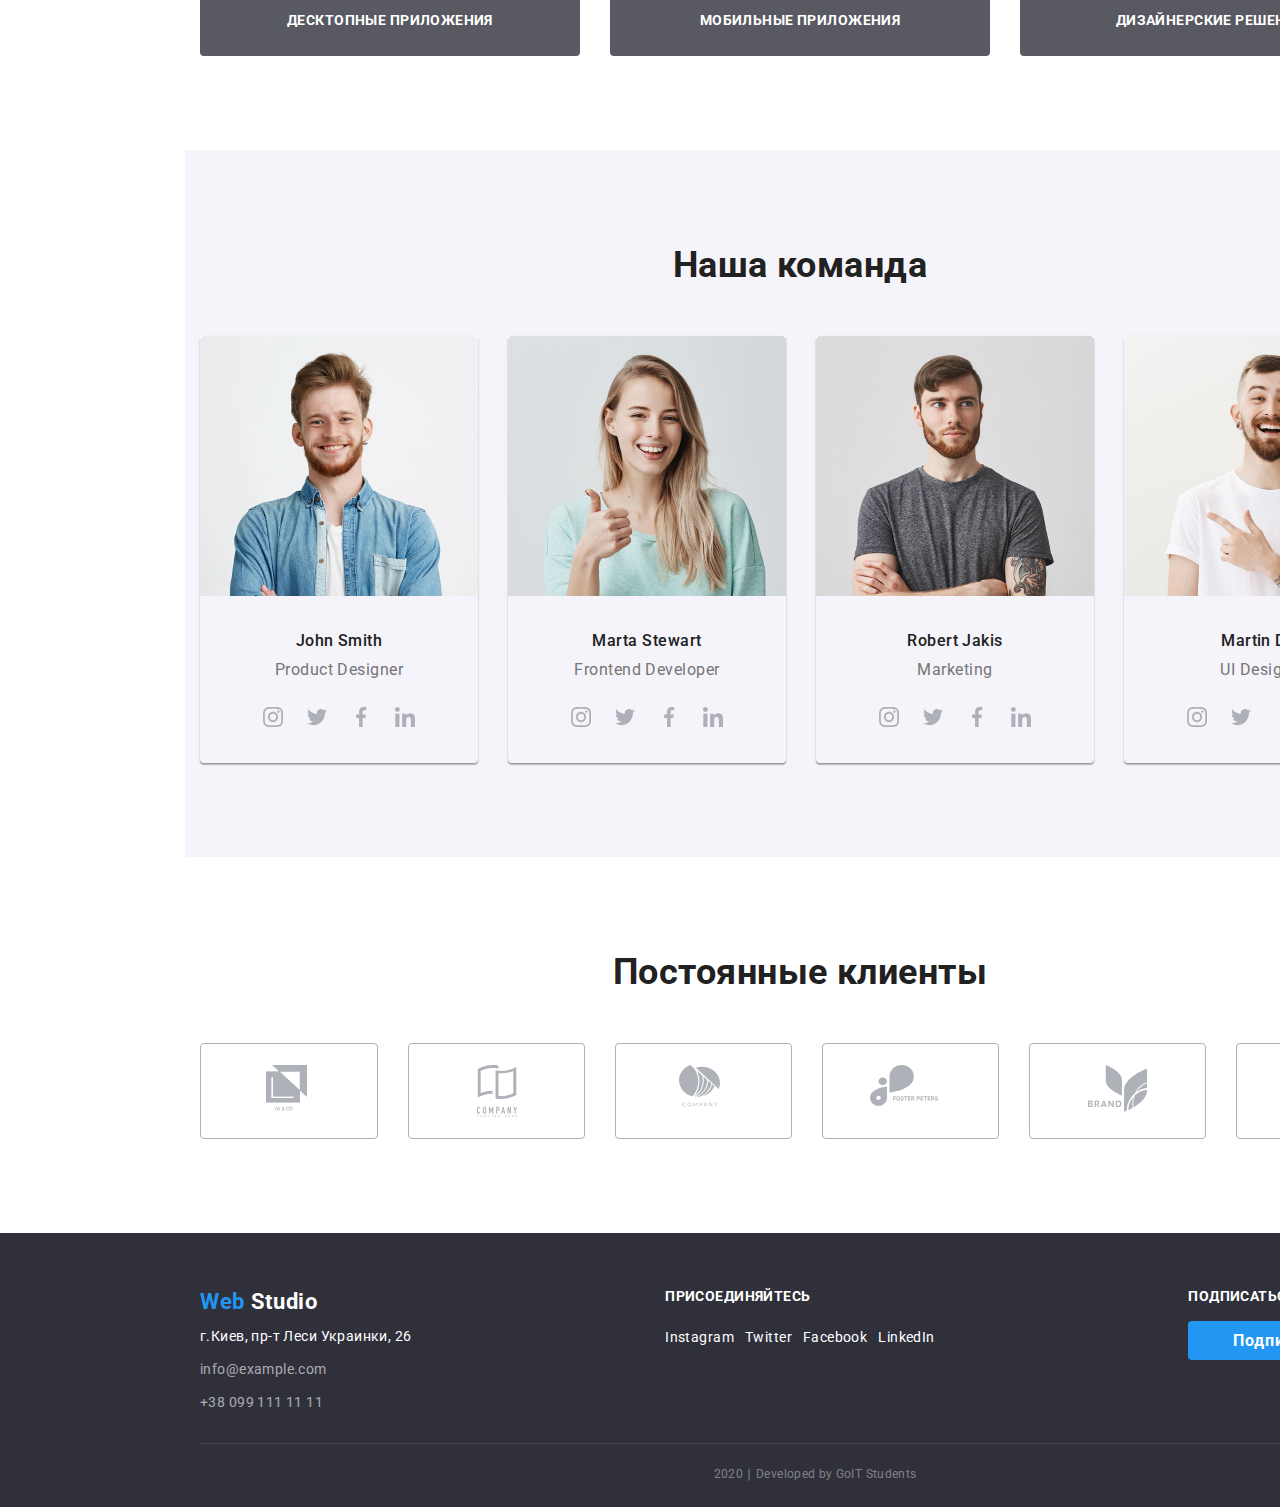
==== commit c79553d2: "Добавляет исправления копирайте в футере + бордерр" ====
--- a/index.html
+++ b/index.html
@@ -487,7 +487,9 @@
             <a href="" class="button footer-button">Подписаться</a>
           </div>
         </div>
-        <p class="copyright">2020 &#8739; Developed by GoIT Students</p>
+        <div class="copyright-box">
+          <p class="copyright">2020 &#8739; Developed by GoIT Students</p>
+        </div>
       </section>
     </footer>
   </body>
--- a/css/common.css
+++ b/css/common.css
@@ -56,9 +56,11 @@
 
 .header-nav {
   display: flex;
-  width: 1200px;
+  width: 1230px;
   margin-left: auto;
   margin-right: auto;
+  padding-left: 15px;
+  padding-right: 15px;
 }
 
 .contacts .contacts-link {
@@ -220,6 +222,7 @@
   /* justify-content: space-around;
   align-items: baseline; */
   padding-top: 56px;
+  padding-bottom: 28px;
   justify-content: space-between;
 }
 
@@ -272,7 +275,7 @@
 }
 
 .copyright {
-  color: rgba(255, 255, 255, 0.6);
+  color: rgba(255, 255, 255, 0.4);
   padding-bottom: 21px;
   padding-top: 18px;
 
@@ -282,4 +285,11 @@
   line-height: 2;
   text-align: center;
   letter-spacing: 0.03em;
+}
+
+.copyright-box {
+  width: 1230px;
+  padding-left: 15px;
+  padding-right: 15px;
+  border-top: 1px solid rgba(255, 255, 255, 0.1);
 }--- a/css/style.css
+++ b/css/style.css
@@ -106,8 +106,8 @@
 
 /* about us section */
 .about-us-section {
-  margin-top: 94px;
-  margin-bottom: 94px;
+  padding-top: 94px;
+  padding-bottom: 94px;
 }
 
 .about-us-list {
@@ -153,7 +153,8 @@
 }
 
 .wawd-secton {
-  margin-bottom: 94px;
+  padding-top: 94px;
+  padding-bottom: 94px;
 }
 
 .our-work-img {
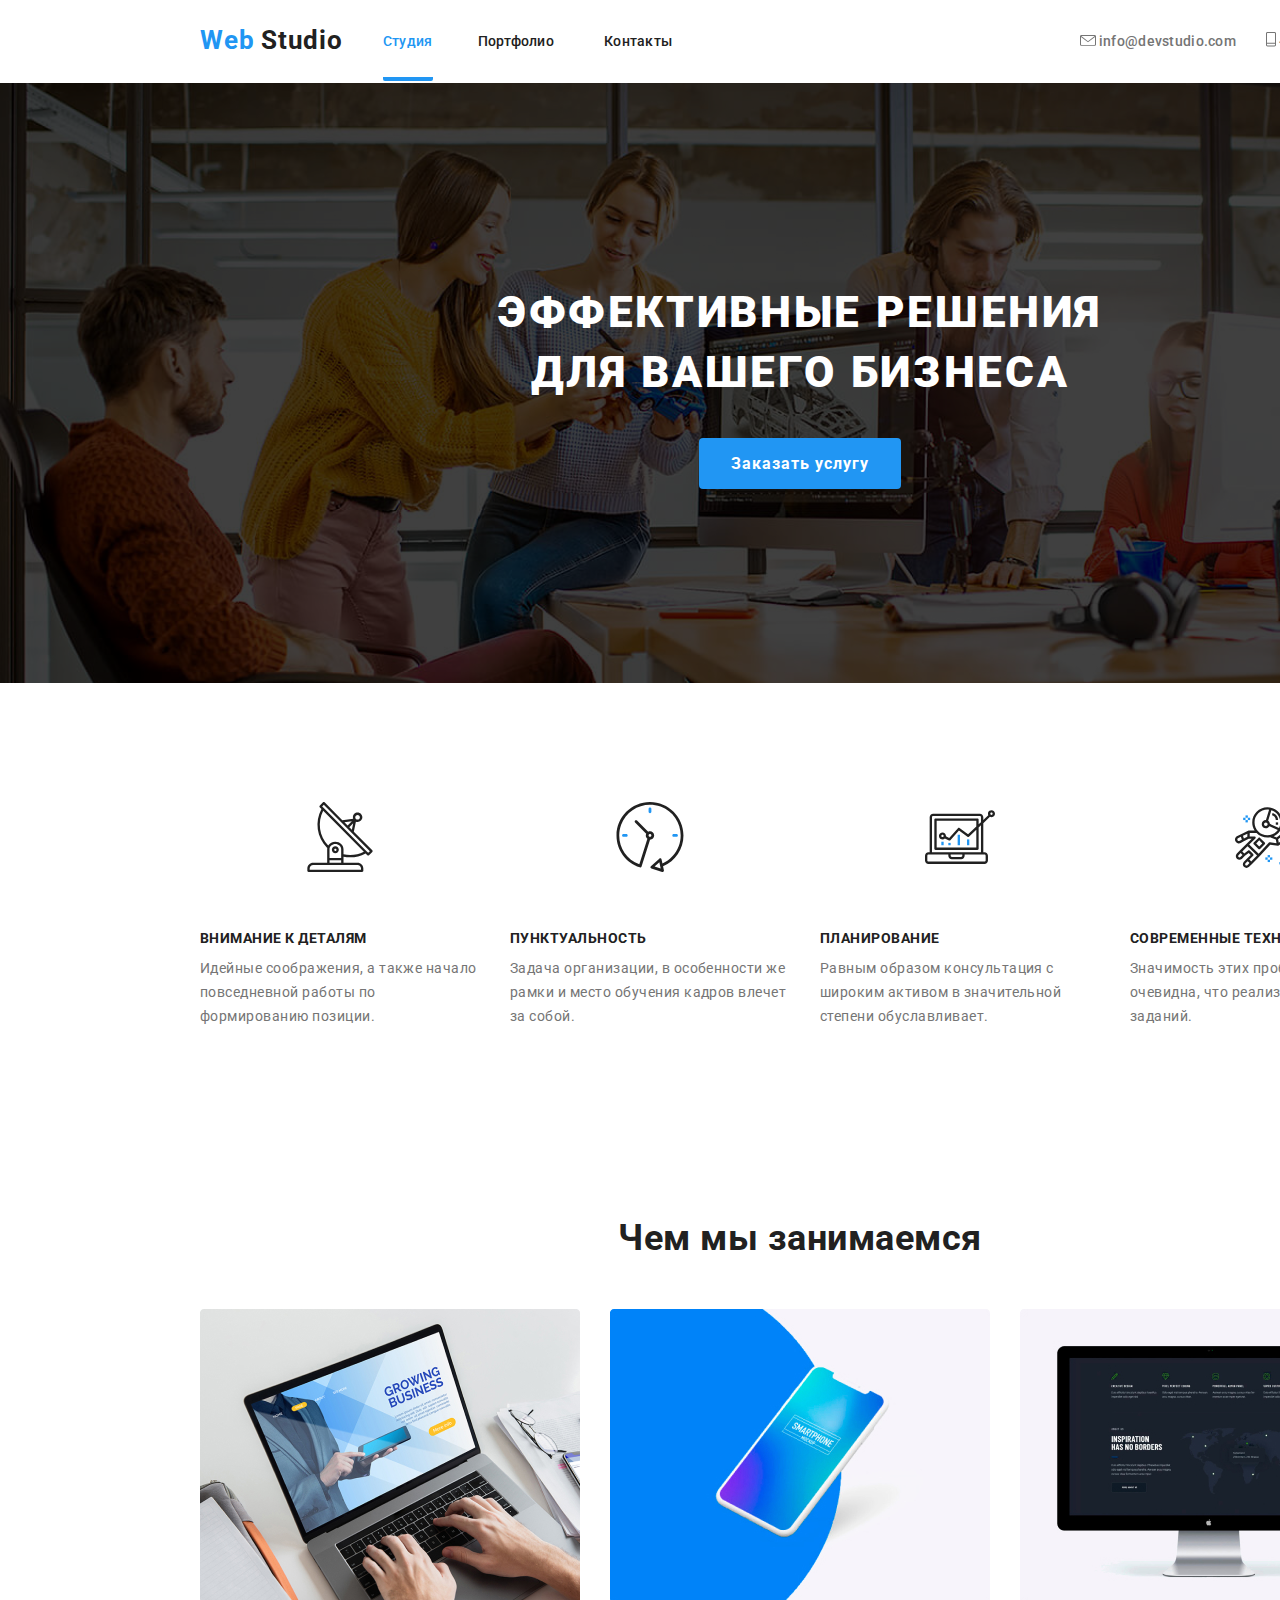
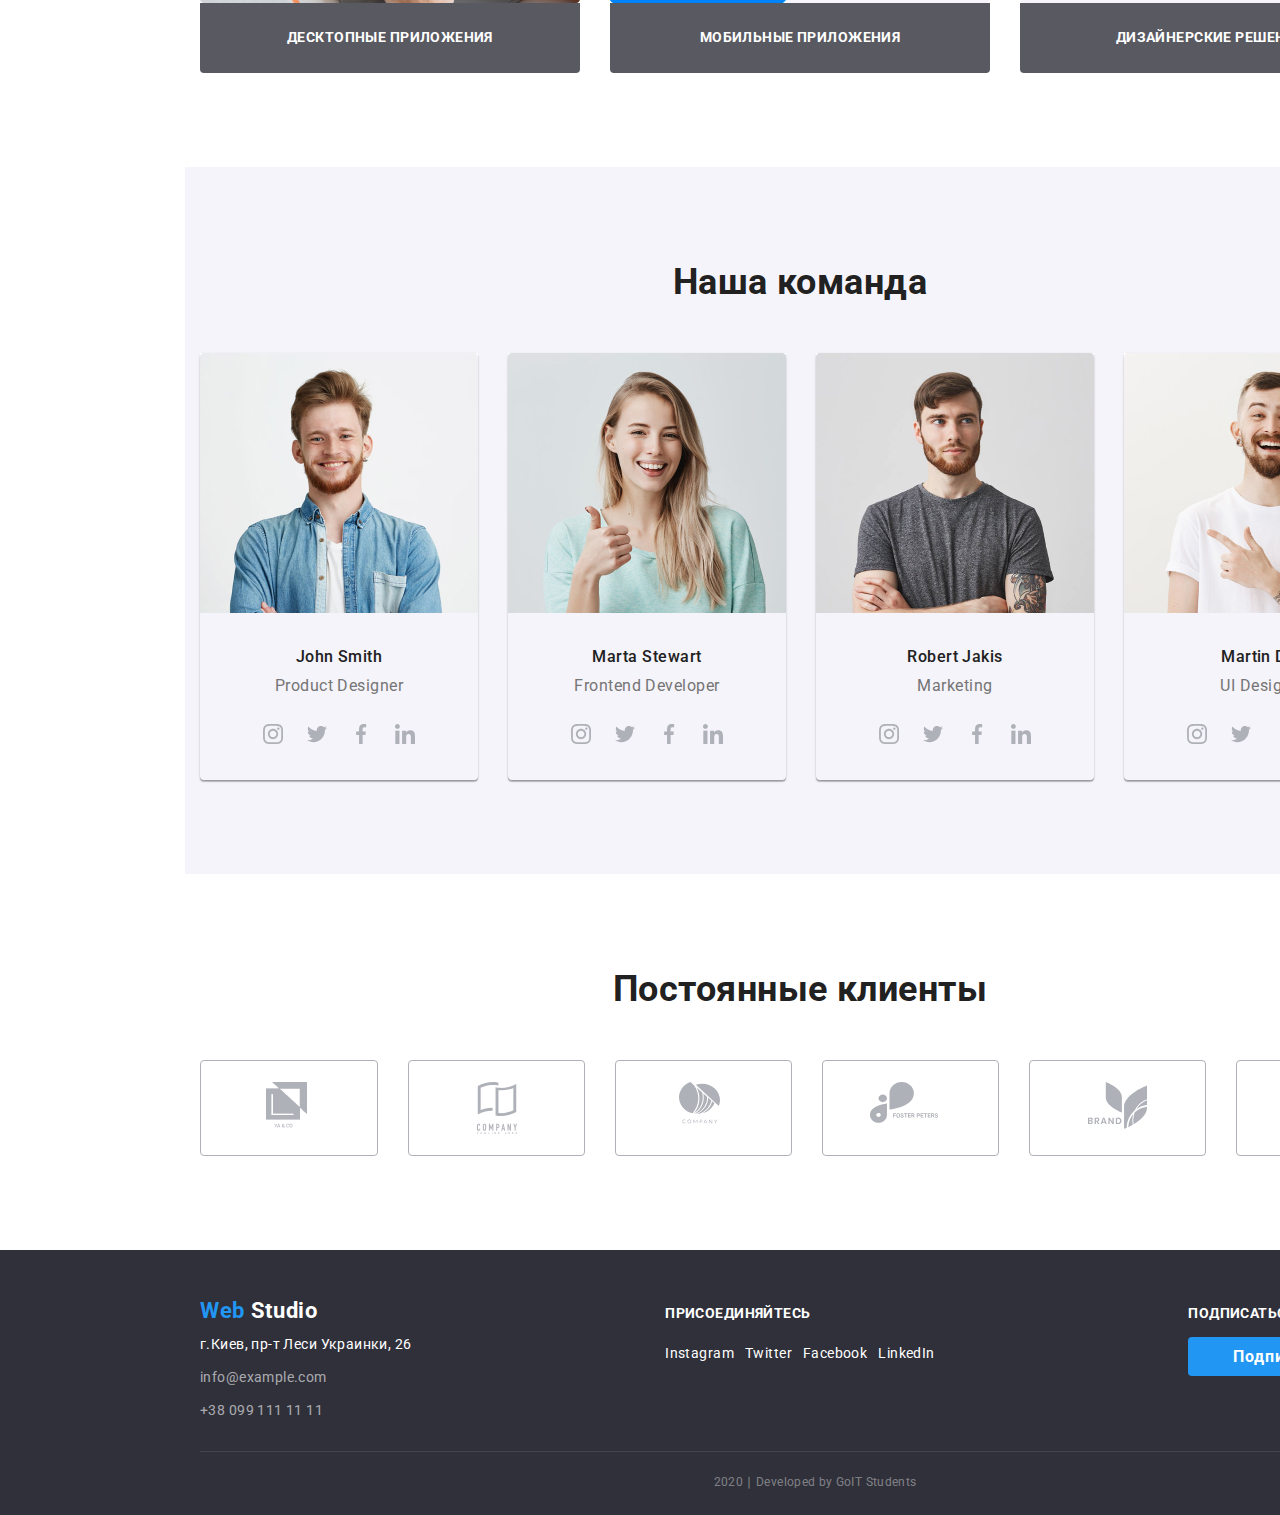
==== commit 9e549993: "Исправляет текст в описании 2 секции( ЧТо мы делаем?)" ====
--- a/index.html
+++ b/index.html
@@ -435,7 +435,7 @@
 
     <!-- footer section-->
     <footer class="footer">
-      <section class="section">
+      <div class="section">
         <h2 class="hidden">Наши контакты и социальные сети</h2>
         <div class="footer-boxes">
           <div class="footer-boxes-item">
@@ -487,10 +487,10 @@
             <a href="" class="button footer-button">Подписаться</a>
           </div>
         </div>
-        <div class="copyright-box">
-          <p class="copyright">2020 &#8739; Developed by GoIT Students</p>
-        </div>
-      </section>
+        <p class="copyright copyright-box">
+          2020 &#8739; Developed by GoIT Students
+        </p>
+      </div>
     </footer>
   </body>
 </html>
--- a/css/common.css
+++ b/css/common.css
@@ -219,17 +219,16 @@
 
 .footer-boxes {
   display: flex;
-  /* justify-content: space-around;
-  align-items: baseline; */
-  padding-top: 56px;
   padding-bottom: 28px;
+  padding-top: 48px;
+  
+  align-items: baseline;
   justify-content: space-between;
 }
 
 .footer-links {
   display: flex;
   text-align: center;
-  /* align-items: baseline; */
 }
 
 .footer-links > li:not(:last-child) {
--- a/css/style.css
+++ b/css/style.css
@@ -93,6 +93,11 @@
   color: var(--second-text-color);
 }
 
+.third-heading-par {
+  font-size: 14px;
+  line-height: 1.71;
+}
+
 .team-member-position,
 .team-member-name {
   font-size: 16px;
@@ -123,6 +128,10 @@
 .about-us-item .third-heading {
   margin-top: 30px;
   margin-bottom: 10px;
+}
+
+.about-us-item:not(:last-child) {
+  margin-right: 30px;
 }
 
 .about-us-img-box {
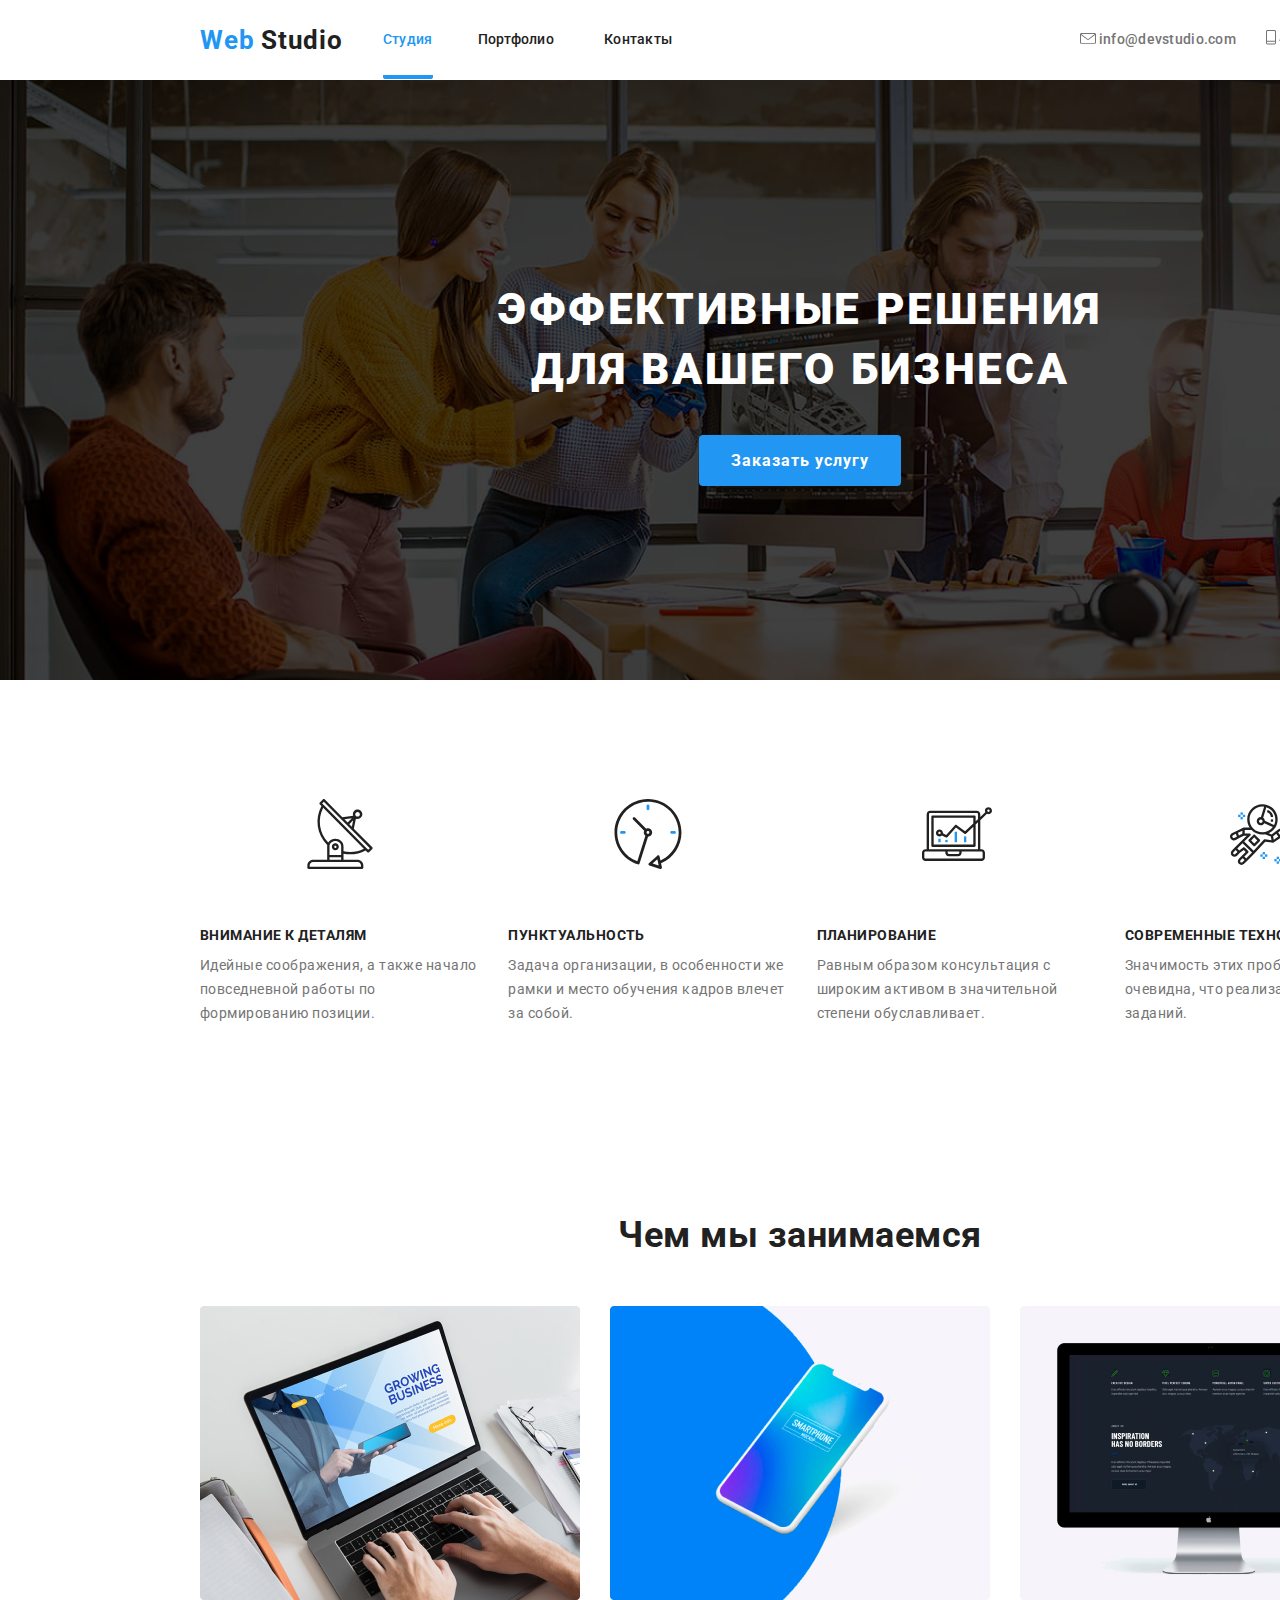
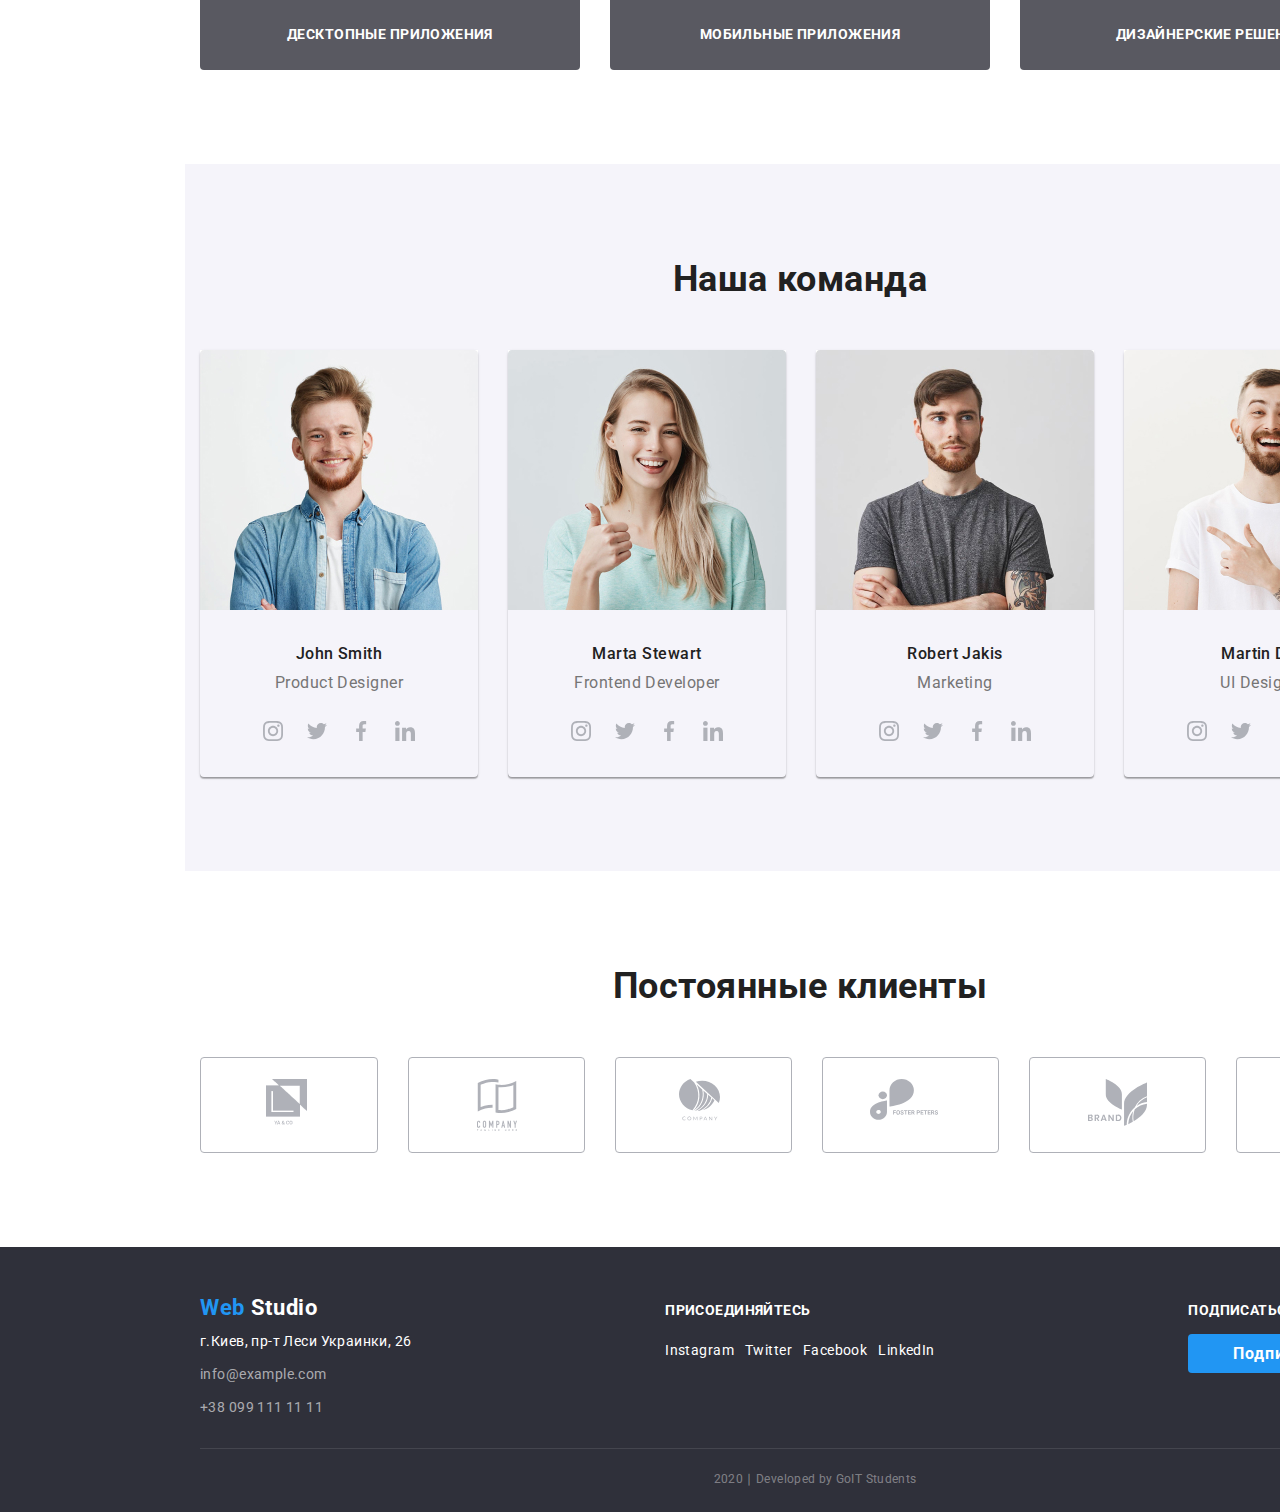
==== commit eda85f2d: "исправляет ошибки с отсутствием фонт-фемили доп стиля" ====
--- a/index.html
+++ b/index.html
@@ -54,11 +54,13 @@
     <main class="page">
       <!-- Herou -->
       <section class="hero-section">
-        <h1 class="main-heading">
-          Эффективные решения <br />
-          для вашего бизнеса
-        </h1>
-        <a href="" class="button hero-button">Заказать услугу</a>
+        <div class="hero-item">
+          <h1 class="main-heading">
+            Эффективные решения <br />
+            для вашего бизнеса
+          </h1>
+          <a href="" class="button hero-button">Заказать услугу</a>
+        </div>
       </section>
       <!-- About us-->
       <section class="section about-us-section">
--- a/css/common.css
+++ b/css/common.css
@@ -41,7 +41,10 @@
 /* разметка для хедера */
 .site-nav .link {
   color: var(--primaty-text-color);
-  padding-top: 32px;
+}
+
+.contacts-link, .site-nav .link {
+ padding-top: 32px;
   padding-bottom: 32px;
 }
 
@@ -73,15 +76,13 @@
   display: flex;
   align-items: center;
 
-  margin-top: 32px;
-  margin-bottom: 32px;
-
-  font-family: Roboto;
+  font-family: Roboto, sans-serif;
   font-style: normal;
   font-weight: 500;
   font-size: 14px;
   line-height: 1.14;
   letter-spacing: 0.02em;
+
 }
 .contacts {
   margin-left: auto;
@@ -112,7 +113,7 @@
 .header-logo-web,
 .header-logo-studio {
   font-style: normal;
-  font-family: Roboto;
+  font-family: Roboto, sans-serif;
   font-weight: bold;
   font-size: 26px;
   line-height: 1.19;
@@ -147,7 +148,7 @@
 .footer-logo-web,
 .footer-logo-studio {
   font-style: normal;
-  font-family: Roboto;
+  font-family: Roboto, sans-serif;
   font-weight: bold;
   font-size: 22px;
   line-height: 1.18;
@@ -160,8 +161,6 @@
 .footer-logo-studio {
   color: var(--white)
 }
-
-
 
 .footer {
   color: #ffffff;
@@ -184,7 +183,7 @@
 .address {
   text-decoration: none;
 
-  font-family: Roboto;
+  font-family: Roboto, sans-serif;
   font-style: normal;
   font-size: 14px;
   line-height: 1.71;
@@ -195,14 +194,13 @@
   display: block;
   margin-bottom: 21px;
 
-  font-family: Roboto;
+  font-family: Roboto, sans-serif;
   font-style: normal;
   font-weight: bold;
   font-size: 14px;
   line-height: 1.14;
   letter-spacing: 0.03em;
   text-transform: uppercase;
-
 }
 
 .footer-action-request:last-child {
@@ -221,7 +219,7 @@
   display: flex;
   padding-bottom: 28px;
   padding-top: 48px;
-  
+
   align-items: baseline;
   justify-content: space-between;
 }
@@ -259,7 +257,7 @@
 
 .footer-button {
   padding: 10px 45px;
-  font-family: Roboto;
+  font-family: Roboto, sans-serif;
   font-style: normal;
 
   font-weight: bold;
@@ -278,7 +276,7 @@
   padding-bottom: 21px;
   padding-top: 18px;
 
-  font-family: Roboto;
+  font-family: Roboto, sans-serif;
   font-style: normal;
   font-size: 12px;
   line-height: 2;
--- a/css/style.css
+++ b/css/style.css
@@ -25,8 +25,11 @@
 }
 
 /* H1 */
+.hero-item {
+  padding-top: 200px;
+}
+
 .main-heading {
-  padding-top: 200px;
   margin-bottom: 46px;
 
   font-style: normal;
@@ -42,28 +45,25 @@
 }
 
 .hero-section {
-  /* background-color: gray; */
+  width: 1600px;
+  height: 600px;
+  text-align: center;
+  margin-left: auto;
+  margin-right: auto;
+
   background-image: url(../images/Header-img.jpg);
   box-shadow: 0 0 0 300px rgba(0, 0, 0, 0.75) inset;
   background-blend-mode: overlay;
-  width: 1600px;
-  height: 600px;
-  text-align: center;
-
-  margin-left: auto;
-  margin-right: auto;
 }
 
 .hero-button {
   width: 200px;
-
   padding: 16px 32px;
 
   font-weight: bold;
   font-size: 16px;
   line-height: 1.88;
   text-decoration: none;
-
   letter-spacing: 0.06em;
 
   border-radius: 4px;
@@ -71,12 +71,12 @@
 
 /* H2 */
 .section-heading {
+  margin-bottom: 50px;
+
   font-weight: bold;
   font-size: 36px;
   line-height: 42px;
   text-align: center;
-
-  margin-bottom: 50px;
 }
 
 /* H3 */
@@ -121,7 +121,7 @@
 }
 
 .about-us-item {
-  width: calc((100%-87px) / 4);
+  width: calc((100% - 87px) / 4);
   /* width: 278px; */
 }
 
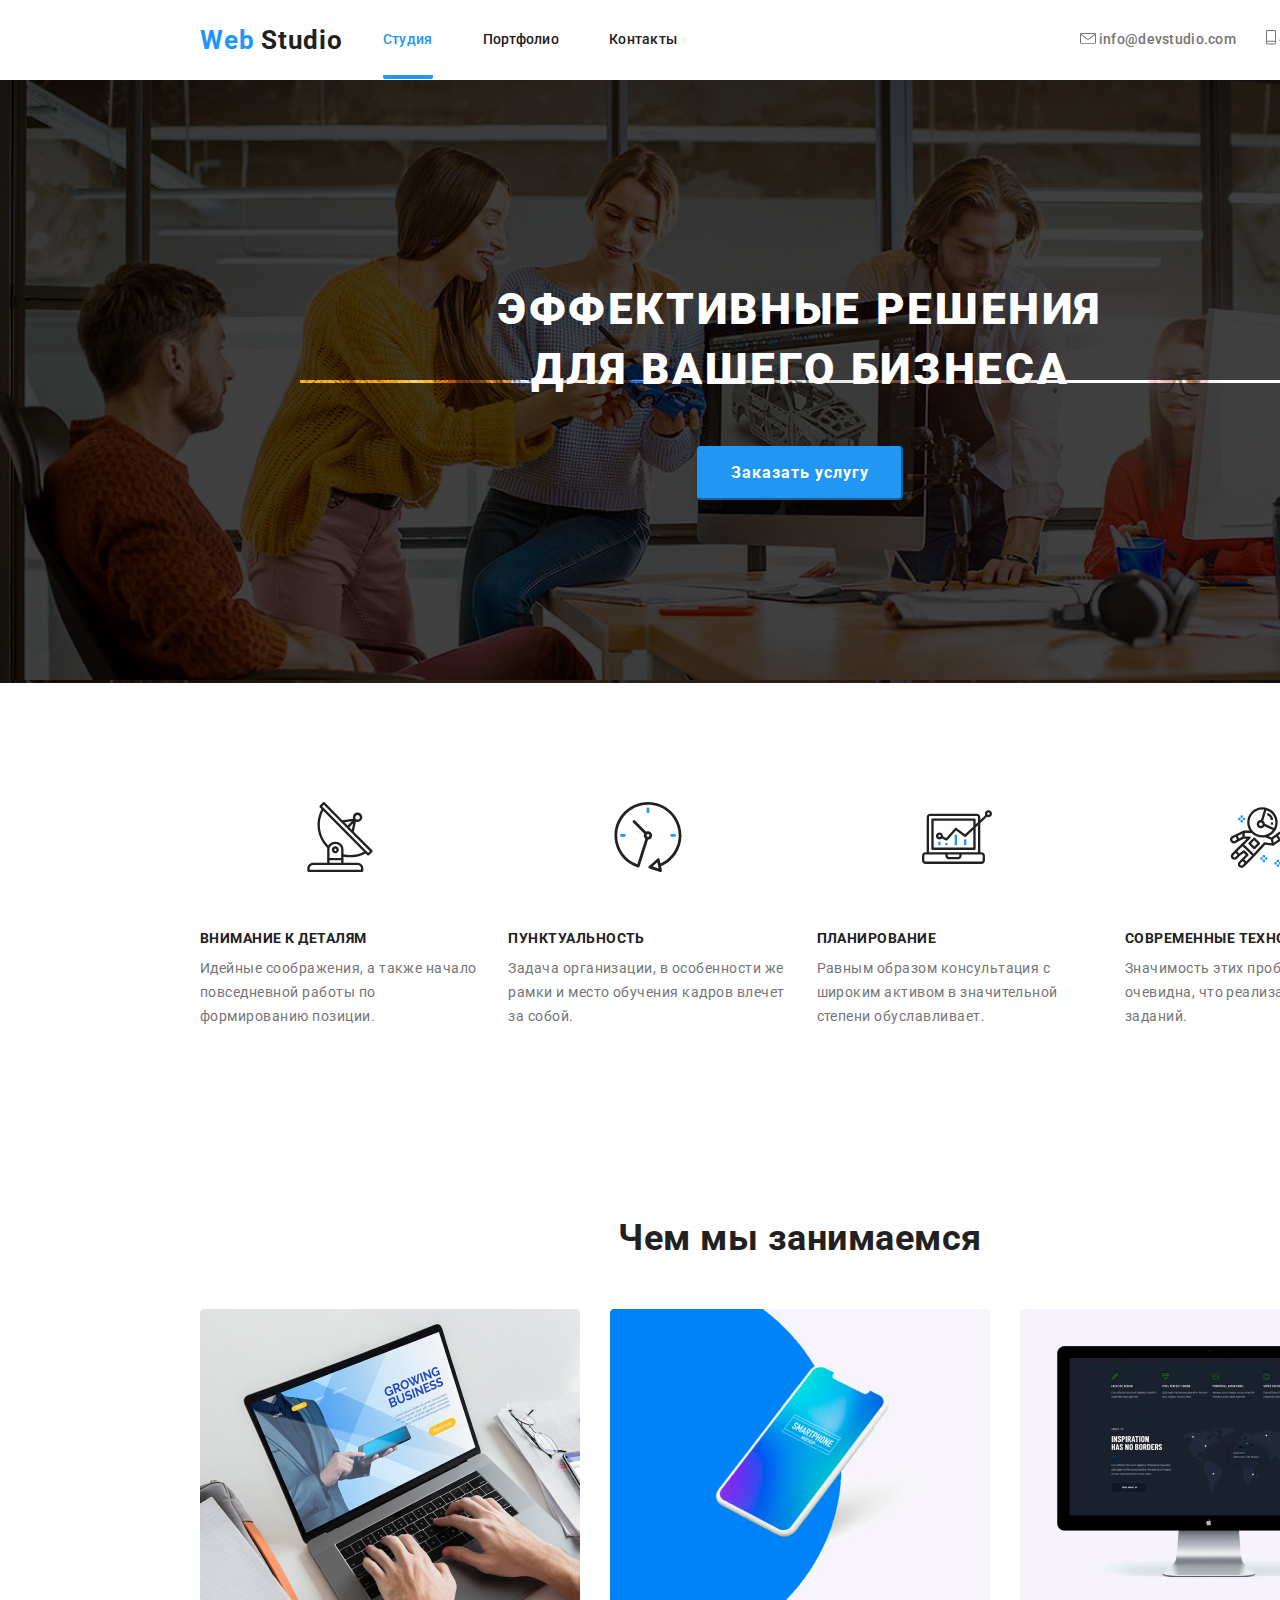
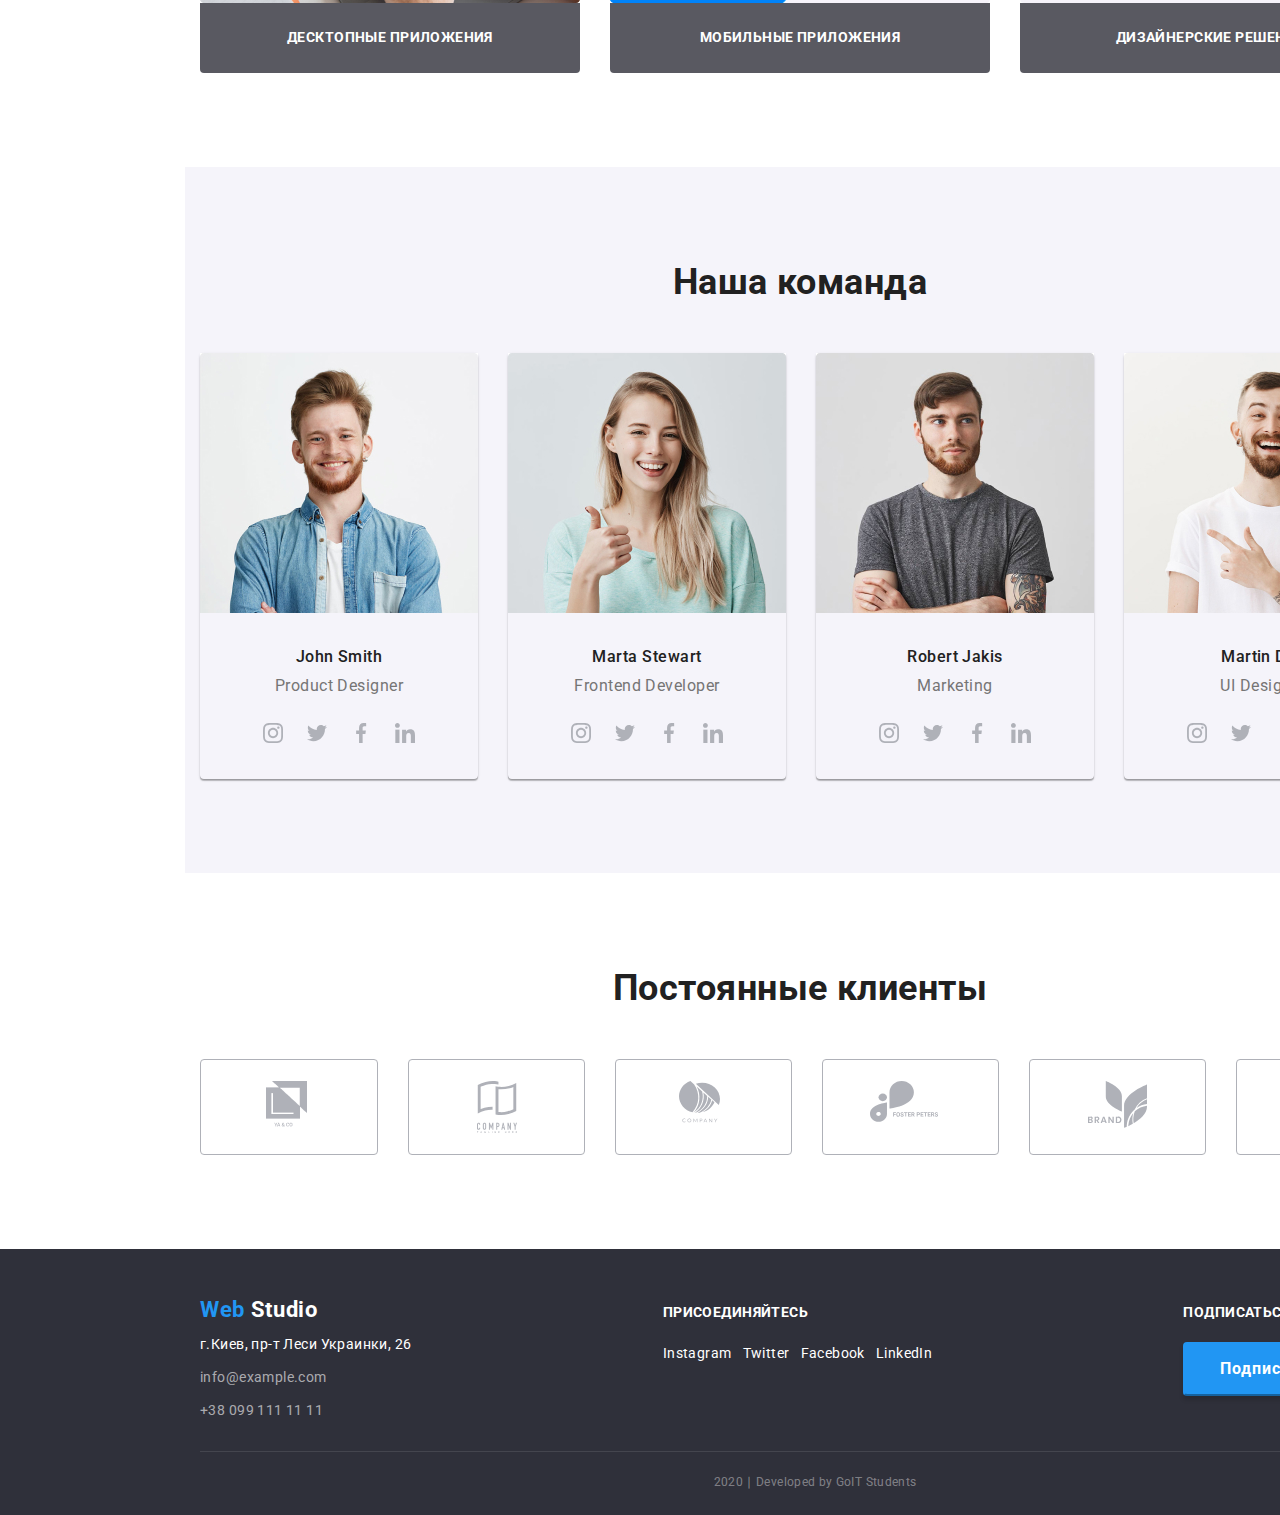
==== commit 7a120070: "исправляет неверную геометрию героя и переделывает все кнопки" ====
--- a/index.html
+++ b/index.html
@@ -59,7 +59,7 @@
             Эффективные решения <br />
             для вашего бизнеса
           </h1>
-          <a href="" class="button hero-button">Заказать услугу</a>
+          <button class="hero-button">Заказать услугу</button>
         </div>
       </section>
       <!-- About us-->
@@ -486,7 +486,18 @@
 
           <div class="footer-boxes-item">
             <b class="footer-action-request">Подписаться на рассылку</b>
-            <a href="" class="button footer-button">Подписаться</a>
+            <!-- <a href="" class="button footer-button">Подписаться</a> -->
+            <button class="footer-button">
+              <div class="footer-btn-box">
+                <p class="footer-btn-text">Подписаться</p>
+                <img
+                  src="./images/logo-send.svg"
+                  alt="логотип телеграмма"
+                  width="24px"
+                  class="telegram-logo"
+                />
+              </div>
+            </button>
           </div>
         </div>
         <p class="copyright copyright-box">
--- a/css/common.css
+++ b/css/common.css
@@ -92,8 +92,7 @@
   margin-left: 40px;
 }
 
-.site-nav li:nth-child(2) {
-  margin-left: 45px;
+.site-nav li:not(:last-child) {
   margin-right: 50px;
 }
 
@@ -256,21 +255,50 @@
 }
 
 .footer-button {
-  padding: 10px 45px;
-  font-family: Roboto, sans-serif;
-  font-style: normal;
-
+  padding-left: 35px;
+  padding-right: 35px;
+  text-align: center;
+
+  font-family: Roboto, sans-serif;
+  font-style: normal;
   font-weight: bold;
   font-size: 16px;
   line-height: 1.88;
   text-decoration: none;
-
   letter-spacing: 0.06em;
 
   border-radius: 4px;
-  margin-top: 21px;
-}
-
+  color: var(--white);
+  background: var(--accent-color);
+  box-shadow: 0px 4px 4px rgba(0, 0, 0, 0.15);
+  border-color: var(--accent-color);
+}
+
+.footer-button:hover,
+.footer-button:focus {
+  border-color: var(--accent-color);
+  background: var(--footer-background);
+  color: var(--accent-color);
+  cursor: pointer;
+}
+
+.telegram-logo {
+  display: inline-block;
+  margin-left: 10px;
+  /* margin-top: 5px; */
+}
+
+.footer-btn-text{
+  display: inline-block;
+}
+
+.footer-btn-box {
+  display: flex;
+  padding-top: 9px;
+  padding-bottom: 9px;
+}
+
+/* Раздел копирайте */
 .copyright {
   color: rgba(255, 255, 255, 0.4);
   padding-bottom: 21px;
--- a/css/style.css
+++ b/css/style.css
@@ -27,6 +27,7 @@
 /* H1 */
 .hero-item {
   padding-top: 200px;
+  padding-bottom: 183px;
 }
 
 .main-heading {
@@ -45,8 +46,7 @@
 }
 
 .hero-section {
-  width: 1600px;
-  height: 600px;
+  width: 100%;
   text-align: center;
   margin-left: auto;
   margin-right: auto;
@@ -57,8 +57,7 @@
 }
 
 .hero-button {
-  width: 200px;
-  padding: 16px 32px;
+  padding: 10px 32px;
 
   font-weight: bold;
   font-size: 16px;
@@ -67,6 +66,18 @@
   letter-spacing: 0.06em;
 
   border-radius: 4px;
+  color: var(--white);
+  background: var(--accent-color);
+  box-shadow: 0px 4px 4px rgba(0, 0, 0, 0.15);
+  border-color: var(--accent-color);
+}
+
+.hero-button:hover,
+.hero-button:focus {
+  border-color: var(--white);
+  background: var(--background-second-color);
+  color: var(--accent-color);
+  cursor: pointer;
 }
 
 /* H2 */
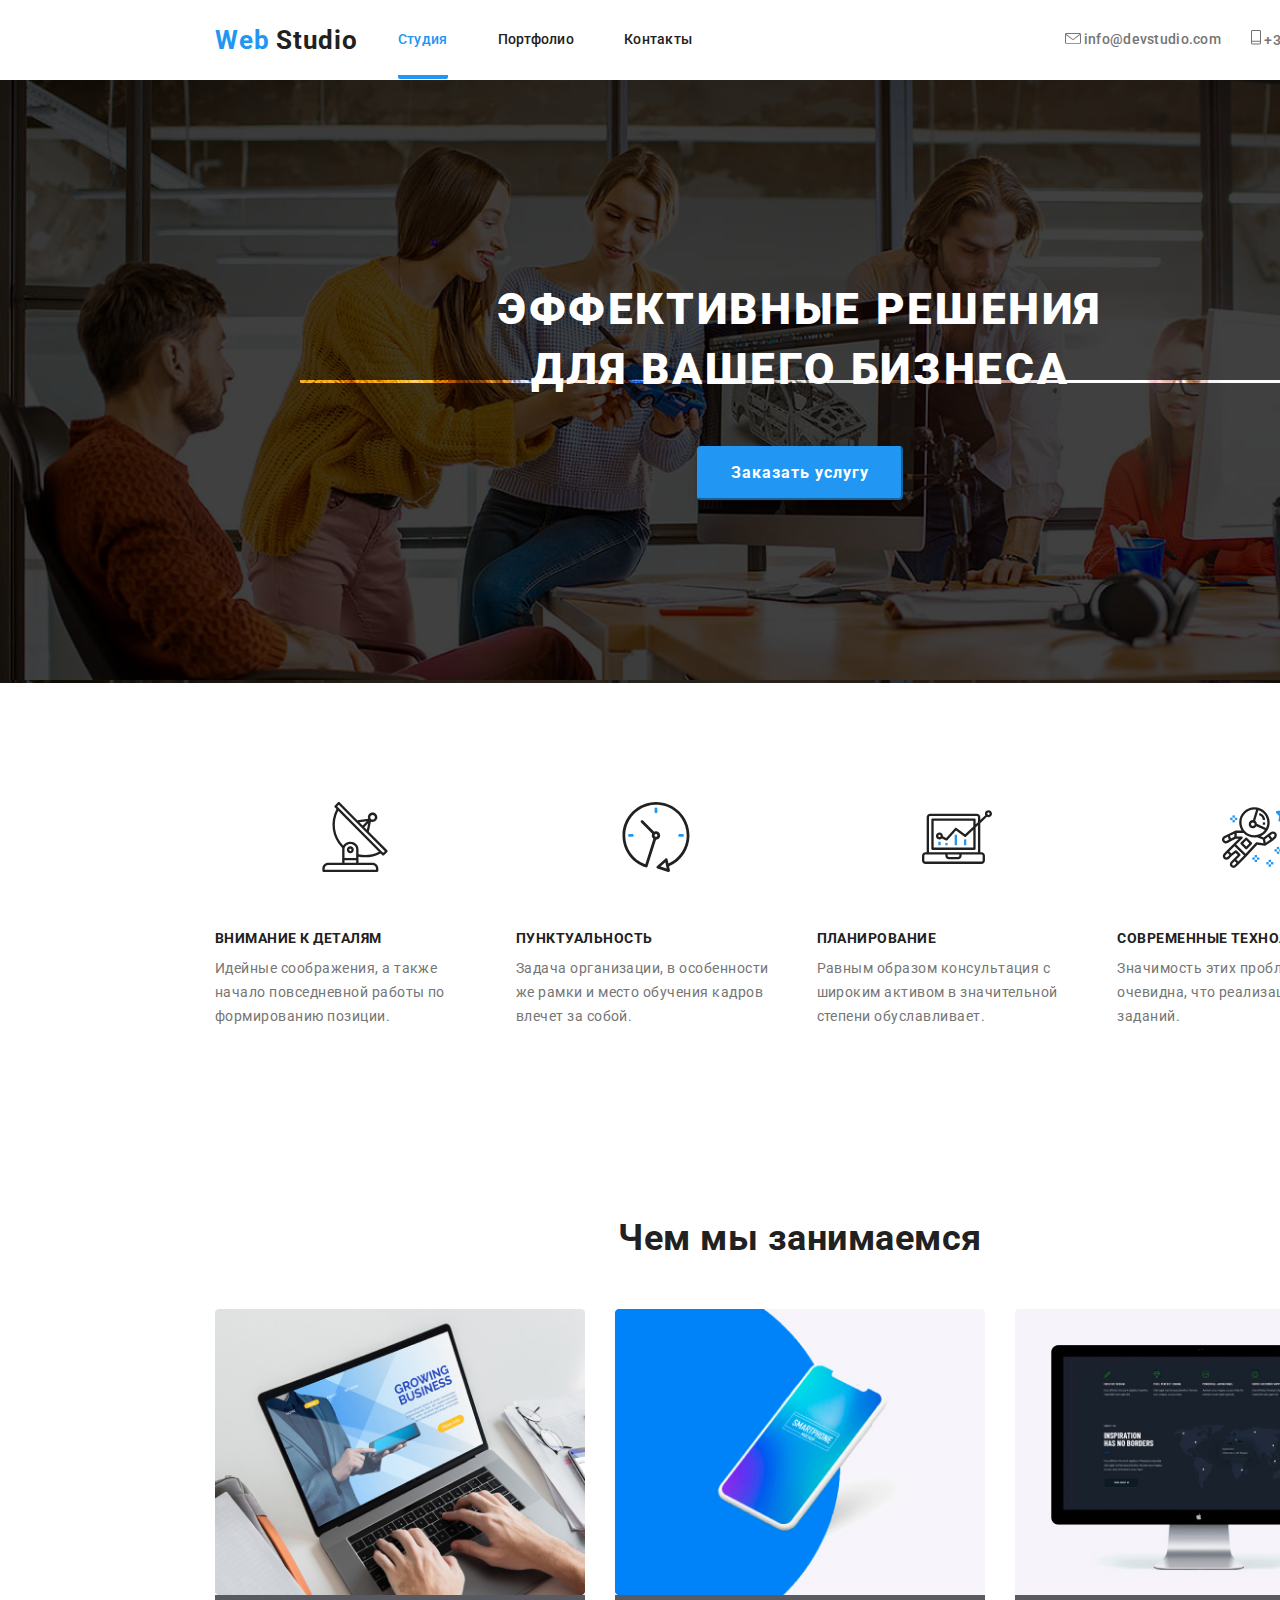
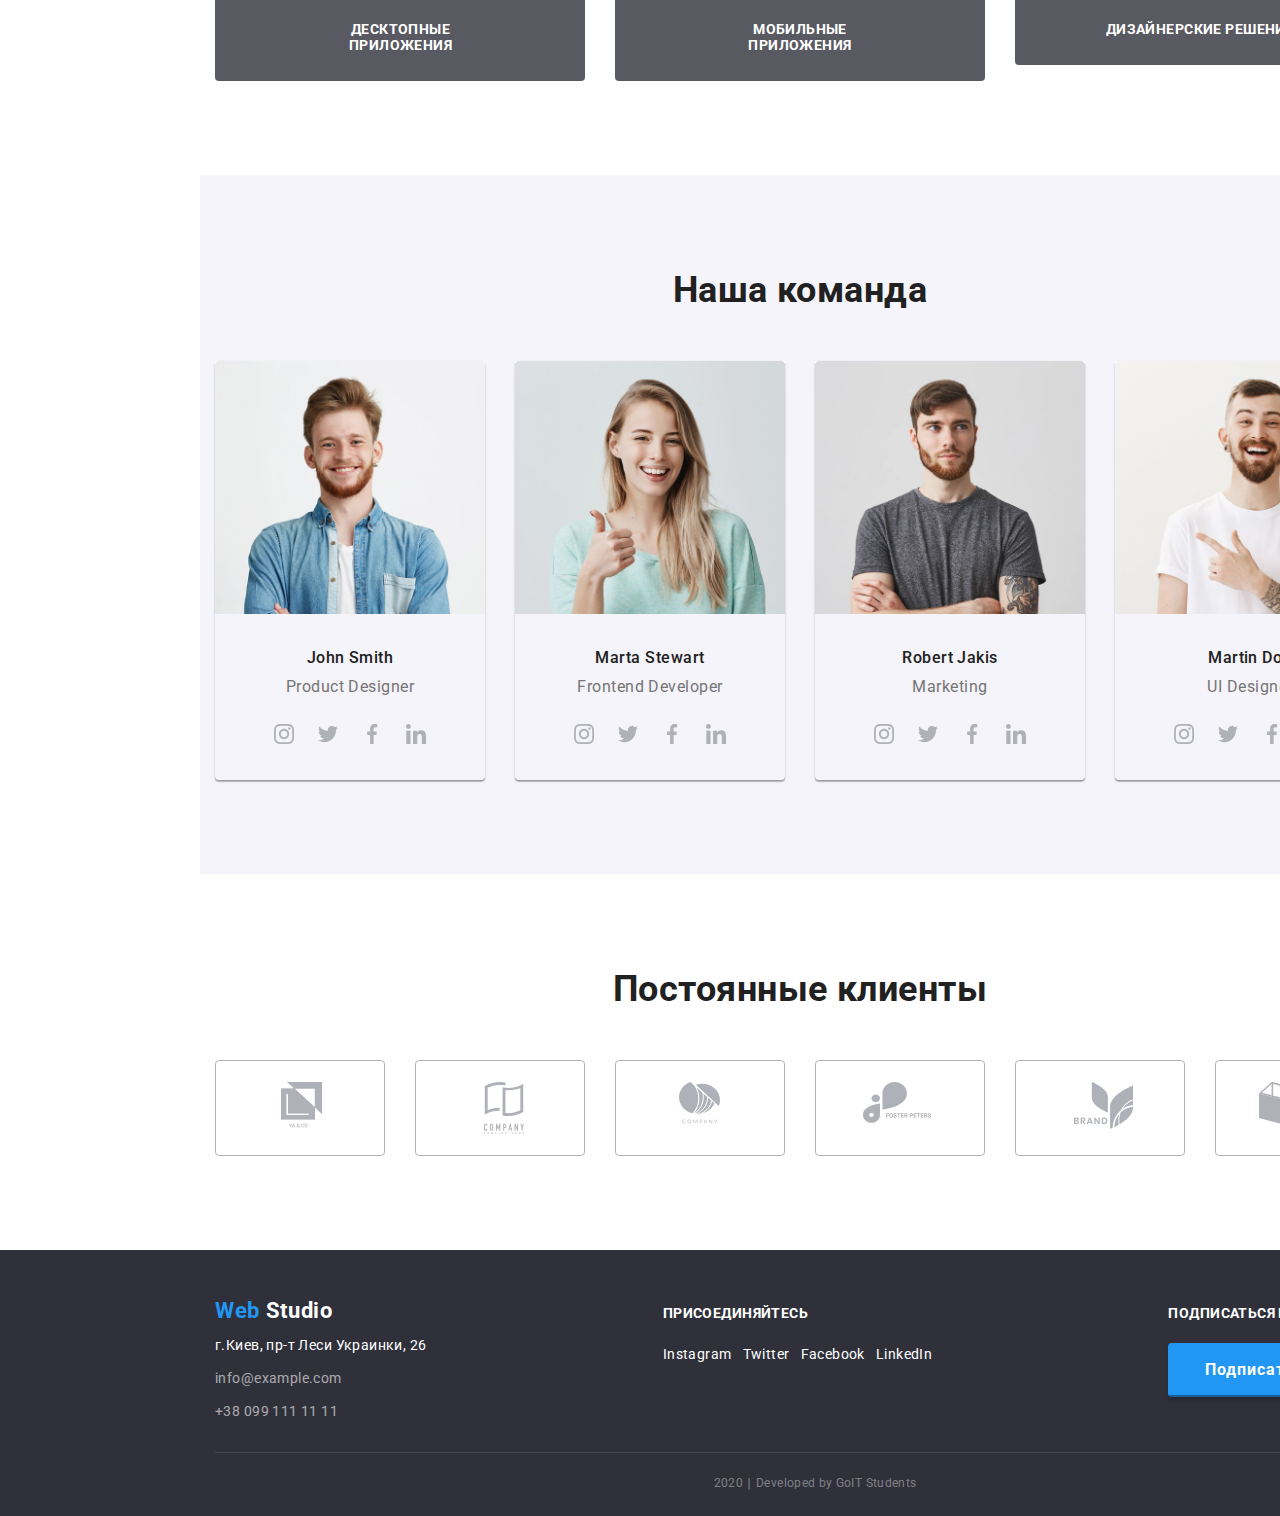
==== commit c532cf2c: "Исправляет ширину секций на новую по макету" ====
--- a/index.html
+++ b/index.html
@@ -137,30 +137,30 @@
               ><img
                 src="./images/pc-user.jpg"
                 alt="пользователь за ноутбуком"
-                width="380"
+                width="370"
                 class="our-work-img"
             /></a>
-            <h3 class="our-work-heading">Десктопные приложения</h3>
+            <h3 class="our-work-heading first">Десктопные приложения</h3>
           </li>
           <li class="worklist-item">
             <a href=""
               ><img
                 src="./images/smartphone.jpg"
                 alt="смартфон"
-                width="380"
+                width="370"
                 class="our-work-img"
             /></a>
-            <h3 class="our-work-heading">Мобильные приложения</h3>
+            <h3 class="our-work-heading second">Мобильные приложения</h3>
           </li>
           <li class="worklist-item">
             <a href=""
               ><img
                 src="./images/monitor-screen.jpg"
                 alt="экран компьютера"
-                width="380"
+                width="370"
                 class="our-work-img"
             /></a>
-            <h3 class="our-work-heading">Дизайнерские решения</h3>
+            <h3 class="our-work-heading third">Дизайнерские решения</h3>
           </li>
         </ul>
       </section>
@@ -172,7 +172,7 @@
             <img
               src="./images/john-smith.jpg"
               alt="фото члена команды"
-              width="278"
+              width="270px"
             />
             <h3 class="team-member-name">John Smith</h3>
             <p class="team-member-position">Product Designer</p>
@@ -221,7 +221,7 @@
             <img
               src="./images/marta-stewart.jpg"
               alt="фото члена команды"
-              width="278"
+              width="270px"
             />
             <h3 class="team-member-name">Marta Stewart</h3>
             <p class="team-member-position">Frontend Developer</p>
@@ -276,7 +276,7 @@
             <img
               src="./images/robert-jakis.jpg"
               alt="фото члена команды"
-              width="278"
+              width="270px"
             />
             <h3 class="team-member-name">Robert Jakis</h3>
             <p class="team-member-position">Marketing</p>
@@ -327,7 +327,7 @@
             <img
               src="./images/martin-doe.jpg"
               alt="фото члена команды"
-              width="278"
+              width="270px"
             />
             <h3 class="team-member-name">Martin Doe</h3>
             <p class="team-member-position">UI Designer</p>
--- a/css/common.css
+++ b/css/common.css
@@ -59,7 +59,7 @@
 
 .header-nav {
   display: flex;
-  width: 1230px;
+  width: 1200px;
   margin-left: auto;
   margin-right: auto;
   padding-left: 15px;
@@ -313,7 +313,7 @@
 }
 
 .copyright-box {
-  width: 1230px;
+  width: 1200px;
   padding-left: 15px;
   padding-right: 15px;
   border-top: 1px solid rgba(255, 255, 255, 0.1);
--- a/css/style.css
+++ b/css/style.css
@@ -17,7 +17,7 @@
 }
 
 .section {
-  width: 1230px;
+  width: 1200px;
   margin-left: auto;
   margin-right: auto;
   padding-left: 15px;
@@ -155,6 +155,7 @@
   text-align: center;
 }
 .worklist-item {
+  /* width: calc((100% - 60px) / 3); */
   border-radius: 4px;
 }
 
@@ -167,9 +168,17 @@
   background: rgba(47, 48, 58, 0.8);
   border-bottom-left-radius: 4px;
   border-bottom-right-radius: 4px;
-  padding: 27px 87px;
-
   letter-spacing: 0.03em;
+}
+
+.our-work-heading.first {
+  padding: 27px 82px 27px 83px;
+}
+.our-work-heading.second {
+  padding: 27px 85px;
+}
+.our-work-heading.third {
+  padding: 27px 90px;
 }
 
 .wawd-secton {
@@ -194,6 +203,10 @@
   border-radius: 4px;
 }
 
+.team-section-box > li {
+  width: calc((100% - 90px) / 4);
+}
+
 .team-section-box > li:not(:last-child) {
   margin-right: 30px;
 }
@@ -234,7 +247,7 @@
   padding-bottom: 94px;
 }
 .clients-box > li {
-  width: calc((100%-30px * 5) / 6);
+  width: calc((100% - 150px) / 6);
   border: 1px solid #afb1b8;
   border-radius: 4px;
 }
